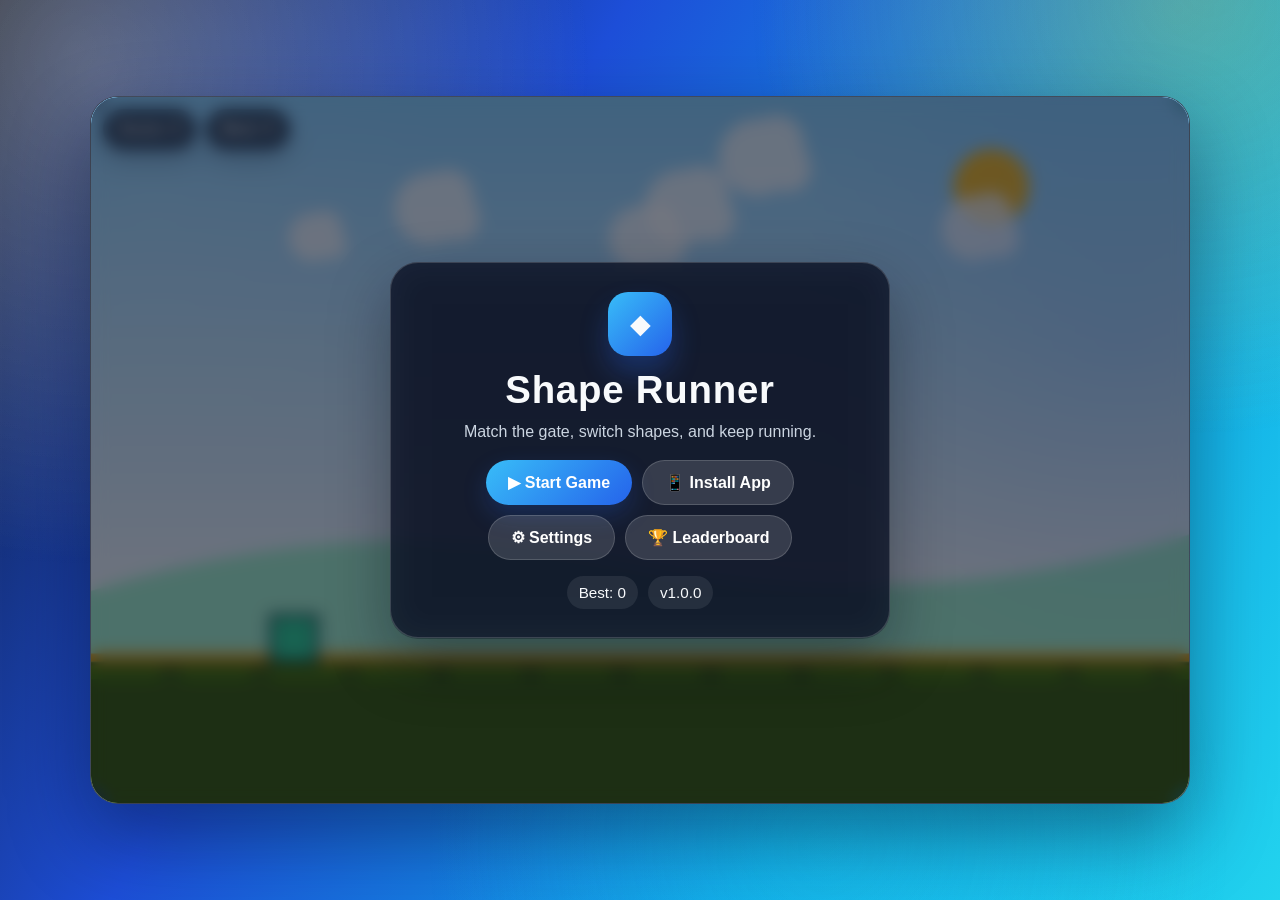
==== index.html @ cac06eef "push to github" ====
<!DOCTYPE html>
<html lang="en">
  <head>
    <meta charset="UTF-8" />
    <meta name="viewport" content="width=device-width, initial-scale=1.0, viewport-fit=cover" />
    <meta name="theme-color" content="#0f172a" />
    <meta name="apple-mobile-web-app-capable" content="yes" />
    <meta name="apple-mobile-web-app-status-bar-style" content="black-translucent" />
    <title>Shape Runner</title>
    <link rel="stylesheet" href="style.css" />
    <link rel="manifest" href="manifest.json" />
  </head>
  <body>
    <div id="rotateOverlay" class="rotate-overlay" role="dialog" aria-live="polite" aria-hidden="true">
      <div class="rotate-card">
        <div class="rotate-icon" aria-hidden="true">📱</div>
        <h2>Rotate Your Device</h2>
        <p>This game is best played in Landscape Mode.<br />Please rotate your phone.</p>
      </div>
    </div>

    <div class="game-shell">
      <canvas id="gameCanvas"></canvas>

      <div class="hud">
        <div class="hud-item">Score: <span id="scoreValue">0</span></div>
        <div class="hud-item">Best: <span id="bestValue">0</span></div>
      </div>

      <button id="pauseButton" class="control-button pause-button" aria-label="Pause game">⏸</button>

      <div class="touch-controls" aria-label="Touch controls">
        <button id="shapeButton" class="touch-button shape-button" aria-label="Change shape">
          <span id="shapeIcon" class="shape-icon">■</span>
          <span class="shape-label">Shape</span>
        </button>
        <button id="jumpButton" class="touch-button jump-button" aria-label="Jump">⬆</button>
      </div>

      <div id="overlay" class="overlay active">
        <div class="panel">
          <div class="logo-badge">◆</div>
          <h1 id="overlayTitle">Shape Runner</h1>
          <p id="overlayMessage">Match the gate, switch shapes, and keep running.</p>
          <div class="overlay-actions">
            <button id="primaryActionButton" class="primary-action">▶ Start Game</button>
            <button id="installButton" class="ghost-action">📱 Install App</button>
            <button id="settingsButton" class="ghost-action">⚙ Settings</button>
            <button id="leaderboardButton" class="ghost-action">🏆 Leaderboard</button>
            <button id="secondaryActionButton" class="secondary-button" style="display: none">Restart</button>
            <button id="tertiaryActionButton" class="secondary-button" style="display: none">Main Menu</button>
          </div>
          <div class="meta-row">
            <div class="meta-pill">Best: <span id="menuBestScore">0</span></div>
            <div class="meta-pill">v1.0.0</div>
          </div>
        </div>
      </div>
    </div>

    <script src="script.js"></script>
  </body>
</html>
---- style.css ----
:root {
  color-scheme: dark;
  font-family: "Segoe UI", Tahoma, Geneva, Verdana, sans-serif;
}

* {
  box-sizing: border-box;
}

body {
  margin: 0;
  min-height: 100svh;
  display: grid;
  place-items: center;
  background: linear-gradient(120deg, #0f172a 0%, #1d4ed8 35%, #0ea5e9 70%, #22d3ee 100%);
  color: #f8fafc;
  padding: env(safe-area-inset-top) env(safe-area-inset-right) env(safe-area-inset-bottom) env(safe-area-inset-left);
  overflow: hidden;
  font-family: "Segoe UI", Tahoma, Geneva, Verdana, sans-serif;
}

body::before,
body::after {
  content: "";
  position: fixed;
  inset: -20%;
  pointer-events: none;
  z-index: 0;
  background: radial-gradient(circle at 20% 20%, rgba(255,255,255,0.18), transparent 28%),
    radial-gradient(circle at 80% 15%, rgba(250,204,21,0.16), transparent 24%),
    radial-gradient(circle at 60% 80%, rgba(34,211,238,0.2), transparent 26%);
  animation: drift 16s ease-in-out infinite alternate;
}

body::after {
  animation-duration: 22s;
  transform: scale(1.05);
}

.game-shell {
  position: relative;
  width: min(100vw - 1.25rem, calc(100svh - 1.25rem) * 16 / 9);
  height: min(100svh - 1.25rem, calc(100vw - 1.25rem) * 9 / 16);
  max-width: min(1100px, 100vw);
  max-height: calc(100vh - 1.25rem);
  aspect-ratio: 16 / 9;
  border-radius: 28px;
  overflow: hidden;
  box-shadow: 0 32px 80px rgba(2, 8, 23, 0.42);
  border: 1px solid rgba(255, 255, 255, 0.2);
  display: flex;
  align-items: center;
  justify-content: center;
  background: linear-gradient(180deg, rgba(9,15,33,0.96), rgba(15,23,42,0.94));
  z-index: 1;
}

canvas {
  display: block;
  width: 100%;
  height: 100%;
  max-width: 100%;
  max-height: 100%;
  background: linear-gradient(180deg, #8bd3ff, #f9fbff 75%);
}

.game-shell::before {
  content: "";
  position: absolute;
  inset: -5%;
  background: radial-gradient(circle at 10% 20%, rgba(255,255,255,0.08), transparent 24%),
    radial-gradient(circle at 90% 35%, rgba(59,130,246,0.16), transparent 28%);
  pointer-events: none;
  animation: pulse 8s ease-in-out infinite;
}

.hud {
  position: absolute;
  top: max(12px, env(safe-area-inset-top));
  left: max(12px, env(safe-area-inset-left));
  display: flex;
  flex-wrap: wrap;
  gap: 10px;
  z-index: 5;
}

.hud-item {
  padding: 10px 14px;
  border-radius: 999px;
  background: rgba(15, 23, 42, 0.72);
  backdrop-filter: blur(10px);
  font-weight: 700;
  box-shadow: 0 10px 24px rgba(2, 6, 23, 0.22);
  border: 1px solid rgba(255,255,255,0.16);
}

.overlay {
  position: absolute;
  inset: 0;
  display: grid;
  place-items: center;
  padding: 24px;
  background: rgba(2, 6, 23, 0.55);
  backdrop-filter: blur(8px);
  opacity: 0;
  pointer-events: none;
  transition: opacity 0.28s ease;
  z-index: 20;
}

.overlay.active {
  opacity: 1;
  pointer-events: auto;
}

.panel {
  width: clamp(280px, 92vw, 500px);
  max-width: 100%;
  text-align: center;
  padding: clamp(1.25rem, 3vw, 1.8rem);
  border-radius: 28px;
  background: rgba(15, 23, 42, 0.78);
  backdrop-filter: blur(18px);
  box-shadow: 0 24px 60px rgba(2, 8, 23, 0.36);
  border: 1px solid rgba(255,255,255,0.16);
  animation: floatCard 5s ease-in-out infinite;
}

.logo-badge {
  width: 64px;
  height: 64px;
  border-radius: 20px;
  display: grid;
  place-items: center;
  margin: 0 auto 12px;
  font-size: 1.7rem;
  background: linear-gradient(135deg, #38bdf8, #2563eb);
  box-shadow: 0 16px 28px rgba(37,99,235,0.3);
}

.panel h1 {
  margin: 0 0 8px;
  font-size: clamp(2rem, 3vw, 2.6rem);
  letter-spacing: 0.02em;
}

.panel p {
  margin: 0 0 16px;
  color: #cbd5e1;
  line-height: 1.5;
}

.controls {
  display: grid;
  gap: 8px;
  margin: 18px 0 20px;
  color: #e2e8f0;
  font-weight: 600;
}

.overlay-actions {
  display: flex;
  flex-wrap: wrap;
  justify-content: center;
  gap: 10px;
}

.primary-action,
.ghost-action,
.secondary-button,
.control-button,
.touch-button {
  border: none;
  border-radius: 999px;
  cursor: pointer;
  font-weight: 700;
  color: white;
  background: linear-gradient(135deg, #38bdf8, #2563eb);
  box-shadow: 0 10px 24px rgba(37, 99, 235, 0.22);
  transition: transform 0.2s ease, box-shadow 0.2s ease, background 0.2s ease;
}

.primary-action:hover,
.ghost-action:hover,
.secondary-button:hover,
.control-button:hover,
.touch-button:hover {
  transform: translateY(-2px);
  box-shadow: 0 14px 28px rgba(37,99,235,0.26);
}

.primary-action:active,
.ghost-action:active,
.secondary-button:active,
.control-button:active,
.touch-button:active,
.primary-action.pressed,
.ghost-action.pressed,
.secondary-button.pressed,
.control-button.pressed,
.touch-button.pressed {
  transform: scale(0.97);
}

.ghost-action,
.secondary-button {
  background: rgba(255,255,255,0.14);
  box-shadow: none;
  border: 1px solid rgba(255,255,255,0.16);
}

.meta-row {
  display: flex;
  justify-content: center;
  gap: 10px;
  flex-wrap: wrap;
  margin-top: 16px;
}

.meta-pill {
  padding: 8px 12px;
  border-radius: 999px;
  background: rgba(255,255,255,0.08);
  color: #f8fafc;
  font-size: 0.95rem;
}

.rotate-overlay {
  position: fixed;
  top: 0;
  left: 0;
  width: 100vw;
  height: 100vh;
  z-index: 99999;
  display: flex;
  justify-content: center;
  align-items: center;
  flex-direction: column;
  background: rgba(0, 0, 0, 0.85);
  backdrop-filter: blur(8px);
  opacity: 0;
  pointer-events: none;
  transition: opacity 0.28s ease;
  padding: 24px;
  box-sizing: border-box;
  overflow: hidden;
}

.rotate-overlay.active {
  opacity: 1;
  pointer-events: auto;
}

.rotate-card {
  max-width: min(90vw, 430px);
  text-align: center;
  padding: clamp(1.25rem, 3vw, 2rem);
  border-radius: 24px;
  background: rgba(15, 23, 42, 0.9);
  box-shadow: 0 18px 42px rgba(2, 6, 23, 0.32);
  border: 1px solid rgba(255, 255, 255, 0.12);
  color: #f8fafc;
}

.rotate-icon {
  font-size: clamp(3rem, 7vw, 4.4rem);
  animation: rotateBob 1.2s ease-in-out infinite;
  margin-bottom: 0.5rem;
}

.rotate-card h2 {
  margin: 0 0 0.5rem;
  font-size: clamp(1.4rem, 3vw, 1.8rem);
}

.rotate-card p {
  margin: 0;
  color: #cbd5e1;
  line-height: 1.5;
}

.controls {
  display: grid;
  gap: 8px;
  margin: 18px 0 24px;
  color: #e2e8f0;
}

button {
  border: none;
  border-radius: 999px;
  padding: 12px 22px;
  cursor: pointer;
  font-size: 1rem;
  font-weight: 700;
  color: white;
  background: linear-gradient(135deg, #38bdf8, #2563eb);
  transition: transform 0.2s ease, box-shadow 0.2s ease;
  box-shadow: 0 10px 24px rgba(37, 99, 235, 0.3);
}

button:hover {
  transform: translateY(-2px);
}

.control-button,
.touch-button {
  border: none;
  border-radius: 999px;
  cursor: pointer;
  font-weight: 700;
  color: white;
  background: linear-gradient(135deg, rgba(56, 189, 248, 0.95), rgba(37, 99, 235, 0.95));
  backdrop-filter: blur(8px);
  box-shadow: 0 10px 24px rgba(2, 6, 23, 0.3);
  touch-action: manipulation;
  -webkit-tap-highlight-color: transparent;
  user-select: none;
}

.control-button:active,
.touch-button:active,
.control-button.pressed,
.touch-button.pressed {
  transform: scale(0.96);
  background: linear-gradient(135deg, #22d3ee, #2563eb);
}

.pause-button {
  position: absolute;
  top: max(12px, env(safe-area-inset-top));
  right: max(12px, env(safe-area-inset-right));
  width: 54px;
  height: 54px;
  z-index: 6;
}

.touch-controls {
  position: absolute;
  inset: auto 0 0 auto;
  display: flex;
  gap: 16px;
  padding: max(12px, env(safe-area-inset-bottom)) max(12px, env(safe-area-inset-right)) max(12px, env(safe-area-inset-left));
  z-index: 6;
  width: 100%;
  justify-content: space-between;
  pointer-events: none;
}

.touch-button {
  width: 86px;
  height: 86px;
  display: grid;
  place-items: center;
  font-size: 1.2rem;
  pointer-events: auto;
}

.shape-button {
  flex-direction: column;
  gap: 4px;
}

.shape-icon {
  font-size: 1.6rem;
}

.shape-label {
  font-size: 0.8rem;
  opacity: 0.9;
}

.jump-button {
  font-size: 1.7rem;
}

.overlay-actions {
  display: flex;
  flex-wrap: wrap;
  justify-content: center;
  gap: 10px;
}

.secondary-button {
  background: rgba(255, 255, 255, 0.14);
  box-shadow: none;
}

body.orientation-lock .touch-controls,
body.orientation-lock .pause-button {
  opacity: 0;
  pointer-events: none;
}

body.orientation-lock {
  overflow: hidden;
}

@keyframes rotateBob {
  0%,
  100% {
    transform: translateY(0) rotate(0deg);
  }
  50% {
    transform: translateY(-6px) rotate(-8deg);
  }
}

@media (max-width: 900px) {
  .game-shell {
    width: min(100vw - 0.75rem, calc(100svh - 0.75rem) * 16 / 9);
    height: min(100svh - 0.75rem, calc(100vw - 0.75rem) * 9 / 16);
    border-radius: 16px;
  }
}

@keyframes drift {
  from { transform: translate3d(-4%, -3%, 0) scale(1); }
  to { transform: translate3d(4%, 3%, 0) scale(1.04); }
}

@keyframes pulse {
  0%,
  100% { opacity: 0.7; transform: scale(1); }
  50% { opacity: 1; transform: scale(1.02); }
}

@keyframes floatCard {
  0%,
  100% { transform: translateY(0px); }
  50% { transform: translateY(-4px); }
}

@media (max-width: 720px) {
  .hud {
    flex-direction: column;
    gap: 8px;
  }

  .panel {
    padding: 24px 18px;
  }

  .touch-button {
    width: 76px;
    height: 76px;
  }

  .overlay-actions {
    flex-direction: column;
    align-items: stretch;
  }

  .primary-action,
  .ghost-action,
  .secondary-button {
    width: 100%;
  }
}

@media (orientation: portrait) and (max-width: 900px) {
  .touch-controls {
    padding-bottom: calc(max(12px, env(safe-area-inset-bottom)) + 4px);
  }
}
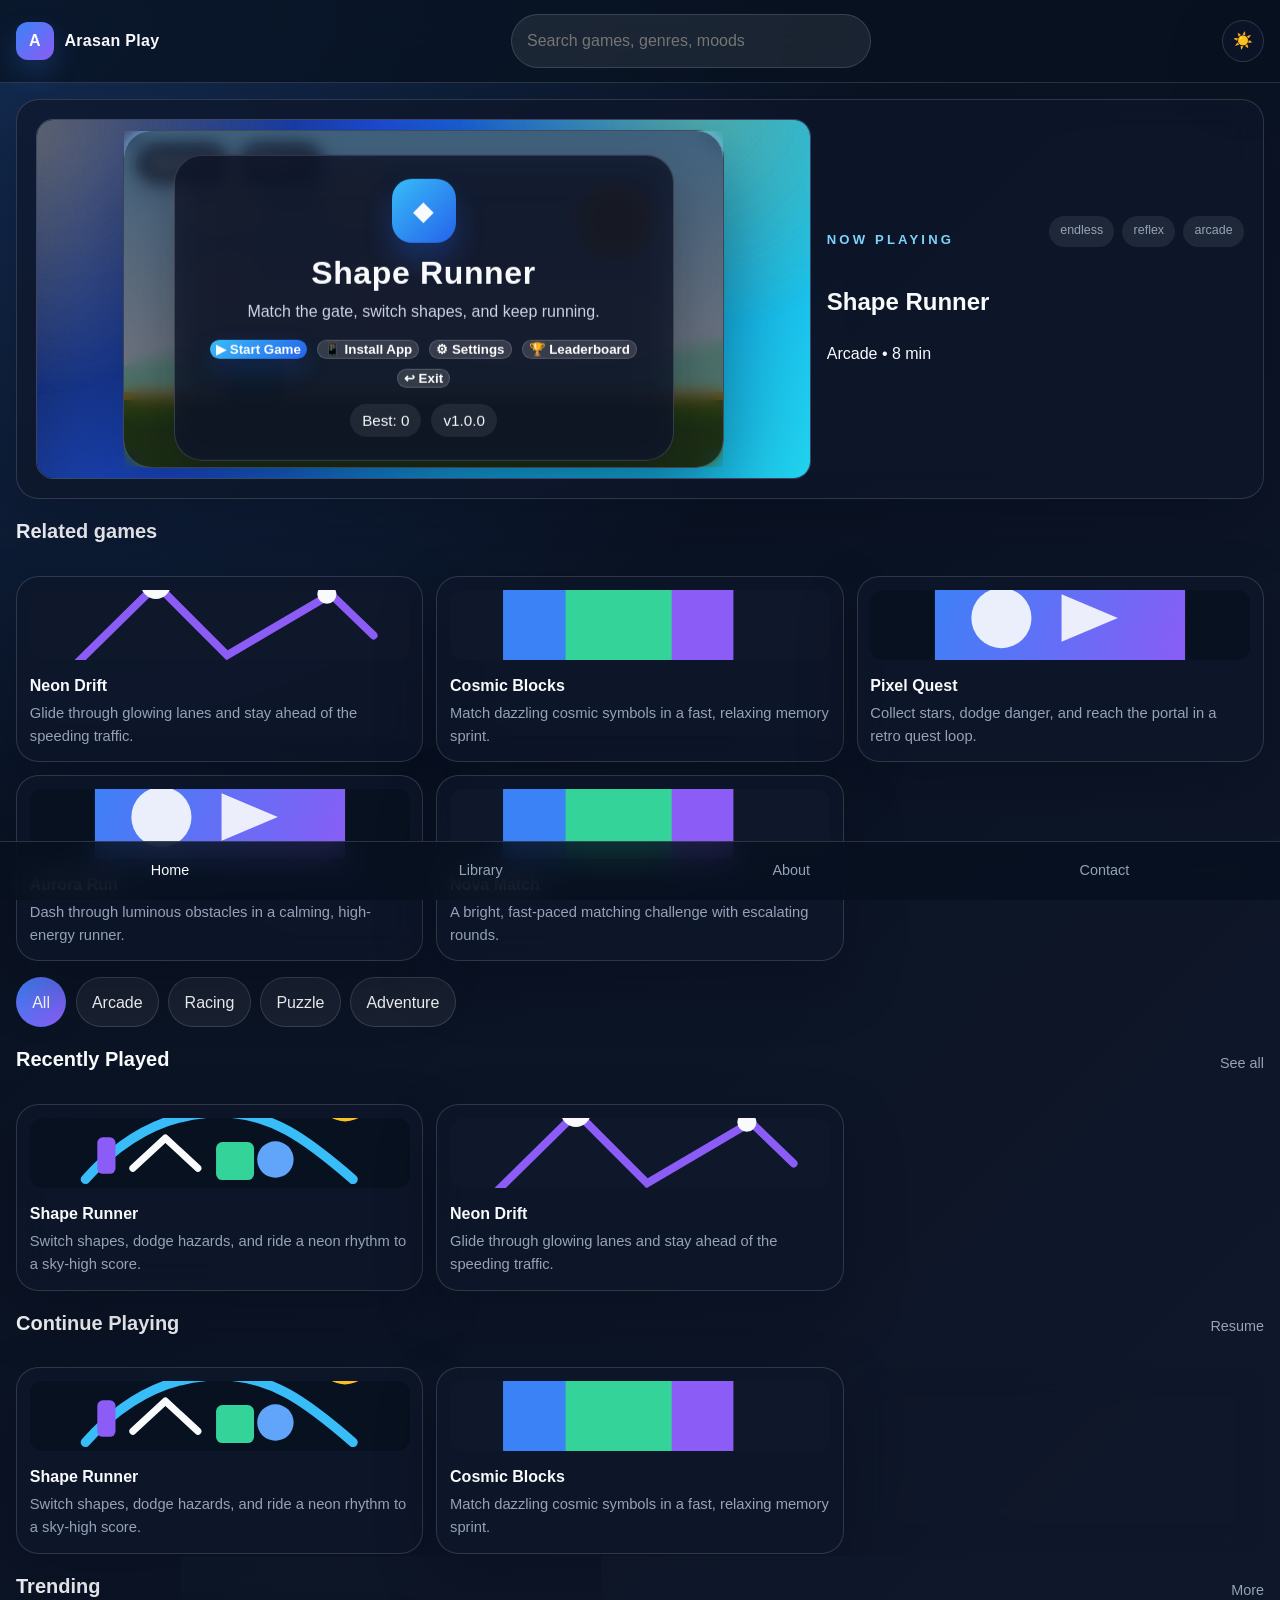
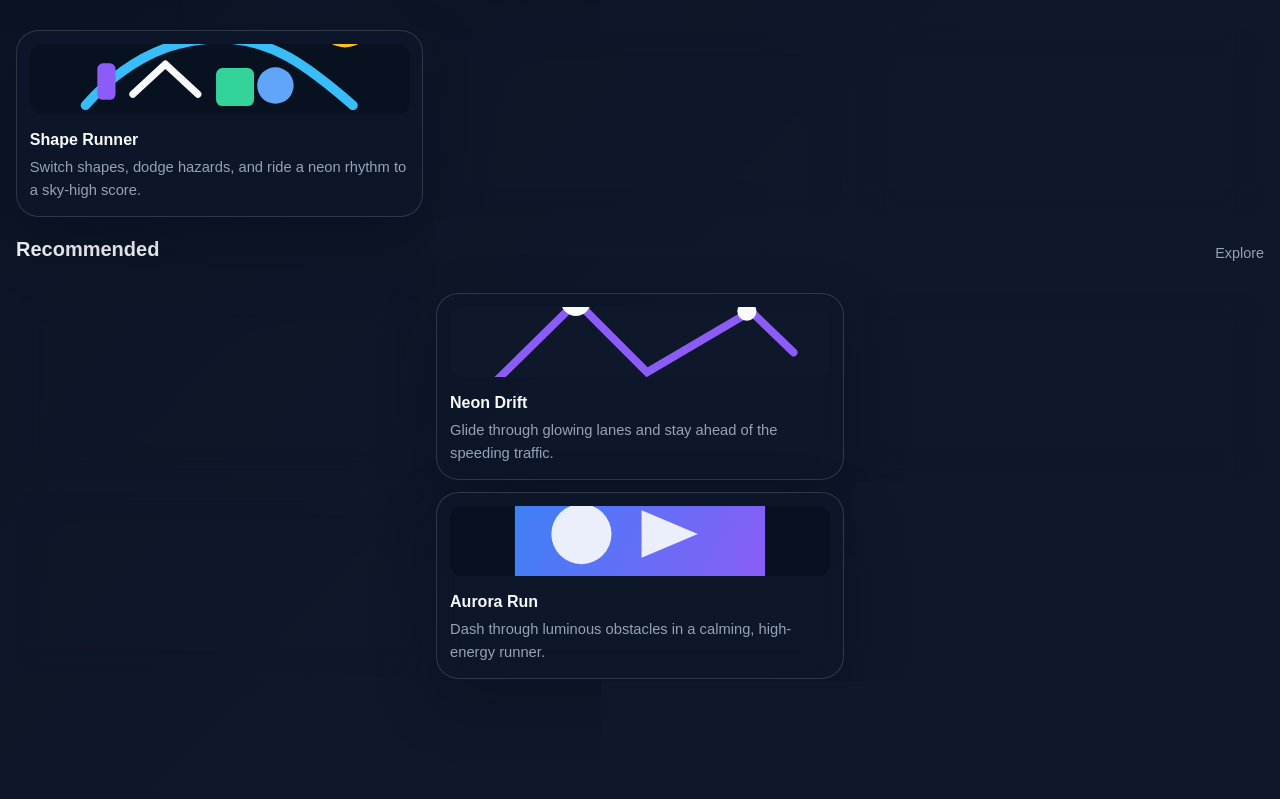
==== commit 461d1aa9: "add the home page" ====
--- a/index.html
+++ b/index.html
@@ -2,62 +2,117 @@
 <html lang="en">
   <head>
     <meta charset="UTF-8" />
-    <meta name="viewport" content="width=device-width, initial-scale=1.0, viewport-fit=cover" />
-    <meta name="theme-color" content="#0f172a" />
-    <meta name="apple-mobile-web-app-capable" content="yes" />
-    <meta name="apple-mobile-web-app-status-bar-style" content="black-translucent" />
-    <title>Shape Runner</title>
-    <link rel="stylesheet" href="style.css" />
+    <meta name="viewport" content="width=device-width, initial-scale=1.0" />
+    <meta name="description" content="A modern streaming-inspired browser game portal with instant play switching." />
+    <meta name="theme-color" content="#07111f" />
+    <title>Arasan Play</title>
     <link rel="manifest" href="manifest.json" />
+    <link rel="stylesheet" href="css/style.css" />
+    <link rel="stylesheet" href="css/responsive.css" />
   </head>
   <body>
-    <div id="rotateOverlay" class="rotate-overlay" role="dialog" aria-live="polite" aria-hidden="true">
-      <div class="rotate-card">
-        <div class="rotate-icon" aria-hidden="true">📱</div>
-        <h2>Rotate Your Device</h2>
-        <p>This game is best played in Landscape Mode.<br />Please rotate your phone.</p>
-      </div>
+    <div class="page-loader" aria-hidden="true">
+      <div class="loader-ring"></div>
     </div>
 
-    <div class="game-shell">
-      <canvas id="gameCanvas"></canvas>
+    <header class="site-header">
+      <a class="brand" href="index.html" aria-label="Arasan Play home">
+        <span class="brand-mark">A</span>
+        <span>Arasan Play</span>
+      </a>
 
-      <div class="hud">
-        <div class="hud-item">Score: <span id="scoreValue">0</span></div>
-        <div class="hud-item">Best: <span id="bestValue">0</span></div>
+      <div class="search-shell">
+        <input id="globalSearch" type="search" placeholder="Search games, genres, moods" aria-label="Search games" />
       </div>
 
-      <button id="pauseButton" class="control-button pause-button" aria-label="Pause game">⏸</button>
+      <div class="nav-actions">
+        <button class="theme-toggle" id="themeToggle" aria-label="Toggle color theme">☀️</button>
+      </div>
+    </header>
 
-      <div class="touch-controls" aria-label="Touch controls">
-        <button id="shapeButton" class="touch-button shape-button" aria-label="Change shape">
-          <span id="shapeIcon" class="shape-icon">■</span>
-          <span class="shape-label">Shape</span>
-        </button>
-        <button id="jumpButton" class="touch-button jump-button" aria-label="Jump">⬆</button>
-      </div>
+    <main class="feed-shell">
+      <section class="player-panel glass-card">
+        <div class="player-frame">
+          <div id="playerPlaceholder" class="player-placeholder">
+            <div class="placeholder-core">
+              <div class="placeholder-badge">Live</div>
+              <h1 id="playerTitle">Shape Runner</h1>
+              <p id="playerDescription">Switch shapes, dodge hazards, and ride a neon rhythm to a sky-high score.</p>
+              <div class="player-actions">
+                <button class="btn btn-primary" id="playNowBtn">Play now</button>
+                <button class="btn btn-secondary" id="nextGameBtn">Next</button>
+              </div>
+            </div>
+          </div>
+          <iframe id="gameFrame" title="Selected game" loading="lazy" src="games/shape-runner/play.html"></iframe>
+        </div>
+        <div class="player-meta">
+          <div>
+            <p class="eyebrow">Now playing</p>
+            <h2 id="playerMetaTitle">Shape Runner</h2>
+            <p id="playerMetaText">An endless arcade runner with smooth shape switching and fast reactions.</p>
+          </div>
+          <div class="pill-row" id="playerTags"></div>
+        </div>
+      </section>
 
-      <div id="overlay" class="overlay active">
-        <div class="panel">
-          <div class="logo-badge">◆</div>
-          <h1 id="overlayTitle">Shape Runner</h1>
-          <p id="overlayMessage">Match the gate, switch shapes, and keep running.</p>
-          <div class="overlay-actions">
-            <button id="primaryActionButton" class="primary-action">▶ Start Game</button>
-            <button id="installButton" class="ghost-action">📱 Install App</button>
-            <button id="settingsButton" class="ghost-action">⚙ Settings</button>
-            <button id="leaderboardButton" class="ghost-action">🏆 Leaderboard</button>
-            <button id="secondaryActionButton" class="secondary-button" style="display: none">Restart</button>
-            <button id="tertiaryActionButton" class="secondary-button" style="display: none">Main Menu</button>
-          </div>
-          <div class="meta-row">
-            <div class="meta-pill">Best: <span id="menuBestScore">0</span></div>
-            <div class="meta-pill">v1.0.0</div>
-          </div>
+      <section class="feed-section related-section" aria-labelledby="relatedTitle">
+        <div class="section-heading">
+          <h2 id="relatedTitle">Related games</h2>
         </div>
-      </div>
-    </div>
+        <div id="relatedList" class="game-list"></div>
+      </section>
 
-    <script src="script.js"></script>
+      <section class="chip-row" aria-label="Categories">
+        <button class="chip active" data-category="all">All</button>
+        <button class="chip" data-category="arcade">Arcade</button>
+        <button class="chip" data-category="racing">Racing</button>
+        <button class="chip" data-category="puzzle">Puzzle</button>
+        <button class="chip" data-category="adventure">Adventure</button>
+      </section>
+
+      <section class="feed-section" aria-labelledby="recentlyPlayedTitle">
+        <div class="section-heading">
+          <h2 id="recentlyPlayedTitle">Recently Played</h2>
+          <a href="#">See all</a>
+        </div>
+        <div id="recentlyPlayedList" class="game-list"></div>
+      </section>
+
+      <section class="feed-section" aria-labelledby="continuePlayingTitle">
+        <div class="section-heading">
+          <h2 id="continuePlayingTitle">Continue Playing</h2>
+          <a href="#">Resume</a>
+        </div>
+        <div id="continuePlayingList" class="game-list"></div>
+      </section>
+
+      <section class="feed-section" aria-labelledby="trendingTitle">
+        <div class="section-heading">
+          <h2 id="trendingTitle">Trending</h2>
+          <a href="#">More</a>
+        </div>
+        <div id="trendingList" class="game-list"></div>
+      </section>
+
+      <section class="feed-section" aria-labelledby="recommendedTitle">
+        <div class="section-heading">
+          <h2 id="recommendedTitle">Recommended</h2>
+          <a href="#">Explore</a>
+        </div>
+        <div id="recommendedList" class="game-list"></div>
+      </section>
+    </main>
+
+    <nav class="bottom-nav" aria-label="Mobile navigation">
+      <a href="#" class="active">Home</a>
+      <a href="games.html">Library</a>
+      <a href="about.html">About</a>
+      <a href="contact.html">Contact</a>
+    </nav>
+
+    <button class="scroll-top" id="scrollTop" aria-label="Scroll to top">↑</button>
+
+    <script src="app.js"></script>
   </body>
 </html>
--- a/css/style.css
+++ b/css/style.css
@@ -0,0 +1,802 @@
+:root {
+  color-scheme: dark;
+  --bg: #07111f;
+  --surface: rgba(15, 23, 42, 0.72);
+  --surface-strong: rgba(15, 23, 42, 0.95);
+  --text: #f8fafc;
+  --muted: #94a3b8;
+  --line: rgba(255, 255, 255, 0.14);
+  --accent: #3b82f6;
+  --accent-2: #8b5cf6;
+  --success: #34d399;
+  --shadow: 0 24px 60px rgba(2, 6, 23, 0.28);
+}
+
+:root[data-theme="light"] {
+  color-scheme: light;
+  --bg: #f2f6ff;
+  --surface: rgba(255, 255, 255, 0.8);
+  --surface-strong: rgba(255, 255, 255, 0.95);
+  --text: #0f172a;
+  --muted: #475569;
+  --line: rgba(15, 23, 42, 0.1);
+  --shadow: 0 22px 50px rgba(15, 23, 42, 0.14);
+}
+
+* {
+  box-sizing: border-box;
+}
+
+html {
+  scroll-behavior: smooth;
+}
+
+body {
+  margin: 0;
+  font-family: "Segoe UI", Tahoma, Geneva, Verdana, sans-serif;
+  line-height: 1.6;
+  background: radial-gradient(circle at top left, rgba(59, 130, 246, 0.24), transparent 32%), linear-gradient(135deg, var(--bg), #0f172a 72%);
+  color: var(--text);
+  min-height: 100svh;
+  padding-bottom: 4.5rem;
+}
+
+img {
+  display: block;
+  max-width: 100%;
+}
+
+a {
+  color: inherit;
+  text-decoration: none;
+}
+
+button,
+input,
+select,
+textarea {
+  font: inherit;
+}
+
+.page-loader {
+  position: fixed;
+  inset: 0;
+  display: grid;
+  place-items: center;
+  background: rgba(7, 17, 31, 0.95);
+  z-index: 120;
+  transition: opacity 0.3s ease, visibility 0.3s ease;
+}
+
+.page-loader.hidden {
+  opacity: 0;
+  visibility: hidden;
+  pointer-events: none;
+}
+
+.loader-ring {
+  width: 56px;
+  height: 56px;
+  border-radius: 50%;
+  border: 4px solid rgba(255, 255, 255, 0.16);
+  border-top-color: var(--accent);
+  animation: spin 0.8s linear infinite;
+}
+
+@keyframes spin {
+  to { transform: rotate(360deg); }
+}
+
+.site-header {
+  position: sticky;
+  top: 0;
+  z-index: 80;
+  display: flex;
+  align-items: center;
+  gap: 0.8rem;
+  justify-content: space-between;
+  padding: 0.9rem 1rem;
+  backdrop-filter: blur(18px);
+  background: rgba(7, 17, 31, 0.72);
+  border-bottom: 1px solid var(--line);
+}
+
+.brand {
+  display: inline-flex;
+  align-items: center;
+  gap: 0.65rem;
+  font-weight: 700;
+  letter-spacing: 0.02em;
+}
+
+.brand-mark {
+  width: 38px;
+  height: 38px;
+  border-radius: 12px;
+  display: grid;
+  place-items: center;
+  background: linear-gradient(135deg, var(--accent), var(--accent-2));
+  box-shadow: 0 12px 28px rgba(59, 130, 246, 0.24);
+}
+
+.search-shell {
+  flex: 1;
+  max-width: 360px;
+}
+
+.search-shell input {
+  width: 100%;
+  border: 1px solid var(--line);
+  border-radius: 999px;
+  background: rgba(255, 255, 255, 0.08);
+  color: var(--text);
+  padding: 0.8rem 0.95rem;
+  outline: none;
+}
+
+.site-nav {
+  display: flex;
+  gap: 1rem;
+  align-items: center;
+}
+
+.site-nav a {
+  color: var(--muted);
+  transition: color 0.2s ease;
+}
+
+.site-nav a:hover,
+.site-nav a.active {
+  color: var(--text);
+}
+
+.nav-actions {
+  display: flex;
+  align-items: center;
+  gap: 0.75rem;
+}
+
+.menu-toggle,
+.theme-toggle {
+  border: 0;
+  cursor: pointer;
+  color: var(--text);
+  background: var(--surface);
+  border: 1px solid var(--line);
+  border-radius: 999px;
+  width: 42px;
+  height: 42px;
+  display: grid;
+  place-items: center;
+  box-shadow: var(--shadow);
+}
+
+.menu-toggle {
+  display: flex;
+  flex-direction: column;
+  gap: 4px;
+  padding: 0.6rem;
+}
+
+.menu-toggle span {
+  width: 18px;
+  height: 2px;
+  background: var(--text);
+  border-radius: 999px;
+}
+
+main {
+  width: min(1180px, calc(100% - 1.2rem));
+  margin: 0 auto;
+  padding: 1rem 0 3rem;
+}
+
+.feed-shell {
+  display: grid;
+  gap: 1rem;
+}
+
+.glass-card {
+  background: var(--surface);
+  border: 1px solid var(--line);
+  border-radius: 1.25rem;
+  box-shadow: var(--shadow);
+  backdrop-filter: blur(18px);
+}
+
+.player-panel {
+  padding: 1rem;
+  display: grid;
+  gap: 1rem;
+}
+
+.player-frame {
+  position: relative;
+  border-radius: 1.1rem;
+  overflow: hidden;
+  min-height: 280px;
+  background: linear-gradient(135deg, rgba(59, 130, 246, 0.2), rgba(139, 92, 246, 0.15));
+  border: 1px solid var(--line);
+}
+
+#gameFrame {
+  position: absolute;
+  inset: 0;
+  width: 100%;
+  height: 100%;
+  border: 0;
+  display: none;
+  background: #020617;
+}
+
+.player-placeholder {
+  min-height: 280px;
+  display: grid;
+  place-items: center;
+  padding: 1.2rem;
+  text-align: center;
+}
+
+.placeholder-core {
+  max-width: 560px;
+}
+
+.placeholder-badge {
+  display: inline-flex;
+  padding: 0.35rem 0.7rem;
+  border-radius: 999px;
+  background: rgba(255, 255, 255, 0.1);
+  color: #7dd3fc;
+  font-size: 0.8rem;
+  margin-bottom: 0.6rem;
+}
+
+.player-actions {
+  display: flex;
+  flex-wrap: wrap;
+  justify-content: center;
+  gap: 0.7rem;
+  margin-top: 1rem;
+}
+
+.player-meta {
+  display: flex;
+  align-items: flex-start;
+  justify-content: space-between;
+  gap: 1rem;
+}
+
+.pill-row {
+  display: flex;
+  flex-wrap: wrap;
+  gap: 0.5rem;
+}
+
+.pill-row .pill {
+  border-radius: 999px;
+  background: rgba(255, 255, 255, 0.08);
+  padding: 0.35rem 0.7rem;
+  font-size: 0.78rem;
+  color: var(--muted);
+}
+
+.chip-row {
+  display: flex;
+  flex-wrap: wrap;
+  gap: 0.6rem;
+}
+
+.chip {
+  border: 1px solid var(--line);
+  background: rgba(255, 255, 255, 0.06);
+  color: var(--text);
+  padding: 0.7rem 0.95rem;
+  border-radius: 999px;
+  cursor: pointer;
+}
+
+.chip.active {
+  background: linear-gradient(135deg, var(--accent), var(--accent-2));
+  color: #fff;
+  border-color: transparent;
+}
+
+.feed-section {
+  display: grid;
+  gap: 0.8rem;
+}
+
+.section-heading {
+  display: flex;
+  align-items: center;
+  justify-content: space-between;
+  gap: 1rem;
+  margin-bottom: 0.2rem;
+}
+
+.section-heading a {
+  color: var(--muted);
+  font-size: 0.9rem;
+}
+
+.game-list {
+  display: grid;
+  gap: 0.8rem;
+}
+
+.game-card {
+  background: var(--surface);
+  border: 1px solid var(--line);
+  border-radius: 1rem;
+  padding: 0.8rem;
+  display: grid;
+  grid-template-columns: 90px 1fr;
+  gap: 0.8rem;
+  align-items: center;
+  box-shadow: var(--shadow);
+  backdrop-filter: blur(16px);
+  cursor: pointer;
+  transition: transform 0.2s ease, background 0.2s ease;
+}
+
+.game-card:hover {
+  transform: translateY(-2px);
+  background: rgba(255, 255, 255, 0.08);
+}
+
+.game-card img {
+  width: 90px;
+  height: 70px;
+  object-fit: cover;
+  border-radius: 0.8rem;
+}
+
+.game-card strong {
+  display: block;
+  margin-bottom: 0.2rem;
+}
+
+.game-card p {
+  margin: 0;
+  color: var(--muted);
+  font-size: 0.92rem;
+}
+
+.skeleton-card {
+  height: 92px;
+  border-radius: 1rem;
+  background: linear-gradient(90deg, rgba(255, 255, 255, 0.06), rgba(255, 255, 255, 0.14), rgba(255, 255, 255, 0.06));
+  background-size: 200% 100%;
+  animation: shimmer 1.2s infinite linear;
+}
+
+@keyframes shimmer {
+  from { background-position: 200% 0; }
+  to { background-position: -200% 0; }
+}
+
+.empty-state {
+  color: var(--muted);
+  padding: 0.8rem 0;
+}
+
+.bottom-nav {
+  position: fixed;
+  left: 0;
+  right: 0;
+  bottom: 0;
+  display: flex;
+  justify-content: space-around;
+  padding: 0.8rem 1rem calc(0.8rem + env(safe-area-inset-bottom));
+  background: rgba(7, 17, 31, 0.82);
+  backdrop-filter: blur(16px);
+  border-top: 1px solid var(--line);
+  z-index: 90;
+}
+
+.bottom-nav a {
+  color: var(--muted);
+  padding: 0.3rem 0.5rem;
+  font-size: 0.9rem;
+}
+
+.bottom-nav a.active {
+  color: var(--text);
+}
+
+.hero-grid {
+  display: grid;
+  gap: 1.25rem;
+  margin-top: 1rem;
+}
+
+.glass-card,
+.hero-card,
+.section-card,
+.game-card,
+.about-card,
+.contact-card,
+.form-card {
+  background: var(--surface);
+  border: 1px solid var(--line);
+  border-radius: 1.4rem;
+  box-shadow: var(--shadow);
+  backdrop-filter: blur(16px);
+}
+
+.hero-card,
+.section-card {
+  padding: 1.2rem;
+}
+
+.hero-copy {
+  padding: 1.5rem 0 1rem;
+}
+
+.eyebrow {
+  display: inline-flex;
+  align-items: center;
+  gap: 0.45rem;
+  text-transform: uppercase;
+  letter-spacing: 0.24em;
+  color: #7dd3fc;
+  font-size: 0.82rem;
+  font-weight: 700;
+}
+
+.hero-copy h1,
+.page-hero-copy h1 {
+  font-size: clamp(2rem, 4vw, 3.2rem);
+  line-height: 1.1;
+  margin: 0.4rem 0 0.8rem;
+}
+
+.hero-copy p,
+.page-hero-copy p,
+.section-heading p,
+.game-card p,
+.about-card p,
+.contact-card p,
+.form-card label span,
+.form-card textarea,
+.form-card input {
+  color: var(--muted);
+}
+
+.hero-actions,
+.stats-row {
+  display: flex;
+  flex-wrap: wrap;
+  gap: 0.85rem;
+  margin-top: 1rem;
+}
+
+.btn {
+  display: inline-flex;
+  align-items: center;
+  justify-content: center;
+  gap: 0.4rem;
+  border-radius: 999px;
+  padding: 0.78rem 1.1rem;
+  border: none;
+  cursor: pointer;
+  transition: transform 0.2s ease, box-shadow 0.2s ease;
+}
+
+.btn:hover {
+  transform: translateY(-2px);
+}
+
+.btn-primary {
+  background: linear-gradient(135deg, var(--accent), var(--accent-2));
+  color: white;
+  box-shadow: 0 16px 32px rgba(59, 130, 246, 0.25);
+}
+
+.btn-secondary {
+  background: rgba(255, 255, 255, 0.09);
+  color: var(--text);
+  border: 1px solid var(--line);
+}
+
+.search-form {
+  display: flex;
+  flex-wrap: wrap;
+  gap: 0.75rem;
+  margin-top: 1.2rem;
+}
+
+.search-form input {
+  flex: 1;
+  min-width: 220px;
+  padding: 0.9rem 1rem;
+  border-radius: 999px;
+  border: 1px solid var(--line);
+  background: var(--surface-strong);
+  color: var(--text);
+}
+
+.hero-card .hero-stats {
+  display: grid;
+  gap: 0.9rem;
+  margin-top: 1rem;
+}
+
+.stat-box {
+  padding: 0.9rem 1rem;
+  border-radius: 1rem;
+  background: rgba(255, 255, 255, 0.06);
+  border: 1px solid var(--line);
+}
+
+.section-block {
+  margin-top: 2rem;
+}
+
+.section-heading {
+  display: flex;
+  align-items: end;
+  justify-content: space-between;
+  gap: 1rem;
+  margin-bottom: 1rem;
+}
+
+.section-heading h2 {
+  margin: 0;
+  font-size: 1.25rem;
+}
+
+.games-grid {
+  display: grid;
+  gap: 1rem;
+}
+
+.game-card {
+  overflow: hidden;
+  display: flex;
+  flex-direction: column;
+}
+
+.game-card img {
+  width: 100%;
+  aspect-ratio: 16 / 10;
+  object-fit: cover;
+}
+
+.game-card-body {
+  padding: 1rem;
+  display: grid;
+  gap: 0.75rem;
+}
+
+.game-card h3,
+.about-card h2,
+.contact-card h2,
+.form-card h2 {
+  margin: 0;
+  font-size: 1.1rem;
+}
+
+.game-card-meta {
+  display: flex;
+  flex-wrap: wrap;
+  gap: 0.45rem;
+}
+
+.pill {
+  display: inline-flex;
+  align-items: center;
+  border-radius: 999px;
+  padding: 0.35rem 0.7rem;
+  background: rgba(255, 255, 255, 0.08);
+  color: var(--muted);
+  font-size: 0.8rem;
+}
+
+.pill.accent {
+  color: #fef3c7;
+  background: rgba(245, 158, 11, 0.16);
+}
+
+.categories-grid {
+  display: grid;
+  gap: 1rem;
+  grid-template-columns: repeat(auto-fit, minmax(180px, 1fr));
+}
+
+.category-card {
+  padding: 1rem;
+  border-radius: 1rem;
+  background: rgba(255, 255, 255, 0.06);
+  border: 1px solid var(--line);
+  min-height: 120px;
+}
+
+.category-card h3 {
+  margin: 0 0 0.35rem;
+}
+
+.page-hero {
+  margin: 1rem 0 2rem;
+  padding: 1.3rem;
+  border-radius: 1.6rem;
+  background: linear-gradient(135deg, rgba(59, 130, 246, 0.28), rgba(139, 92, 246, 0.2));
+  border: 1px solid var(--line);
+}
+
+.compact-hero {
+  padding: 1.6rem;
+}
+
+.catalog-shell,
+.about-grid,
+.contact-layout {
+  display: grid;
+  gap: 1rem;
+}
+
+.catalog-toolbar {
+  display: flex;
+  flex-wrap: wrap;
+  gap: 0.9rem;
+  justify-content: space-between;
+  align-items: center;
+  padding: 0.8rem 0 1rem;
+}
+
+.search-field,
+.filter-field {
+  display: flex;
+  align-items: center;
+  gap: 0.6rem;
+  padding: 0.8rem 1rem;
+  border-radius: 999px;
+  background: var(--surface);
+  border: 1px solid var(--line);
+}
+
+.search-field input,
+.filter-field select {
+  border: none;
+  outline: none;
+  background: transparent;
+  color: var(--text);
+}
+
+.sr-only {
+  position: absolute;
+  width: 1px;
+  height: 1px;
+  padding: 0;
+  margin: -1px;
+  overflow: hidden;
+  clip: rect(0, 0, 0, 0);
+  white-space: nowrap;
+  border: 0;
+}
+
+.about-grid {
+  grid-template-columns: repeat(auto-fit, minmax(220px, 1fr));
+}
+
+.about-card,
+.contact-card,
+.form-card {
+  padding: 1.2rem;
+}
+
+.contact-list {
+  list-style: none;
+  padding: 0;
+  margin: 0.8rem 0 0;
+  display: grid;
+  gap: 0.6rem;
+}
+
+.form-card {
+  display: grid;
+  gap: 0.9rem;
+}
+
+.form-card label {
+  display: grid;
+  gap: 0.4rem;
+}
+
+.form-card input,
+.form-card textarea {
+  padding: 0.85rem 0.95rem;
+  border-radius: 0.95rem;
+  border: 1px solid var(--line);
+  background: rgba(255, 255, 255, 0.06);
+  color: var(--text);
+}
+
+.site-footer {
+  display: flex;
+  justify-content: space-between;
+  align-items: center;
+  gap: 1rem;
+  padding: 1.5rem 1rem 2rem;
+  color: var(--muted);
+  width: min(1180px, calc(100% - 2rem));
+  margin: 0 auto;
+}
+
+.footer-links {
+  display: flex;
+  gap: 1rem;
+}
+
+.scroll-top {
+  position: fixed;
+  right: 1rem;
+  bottom: 5.2rem;
+  width: 46px;
+  height: 46px;
+  border-radius: 50%;
+  border: 1px solid var(--line);
+  background: var(--surface);
+  color: var(--text);
+  display: grid;
+  place-items: center;
+  opacity: 0;
+  transform: translateY(12px);
+  pointer-events: none;
+  transition: 0.2s ease;
+  z-index: 70;
+}
+
+.scroll-top.visible {
+  opacity: 1;
+  transform: translateY(0);
+  pointer-events: auto;
+}
+
+.game-detail-shell {
+  display: grid;
+  gap: 1rem;
+  margin-top: 1rem;
+}
+
+.detail-banner {
+  overflow: hidden;
+  border-radius: 1.5rem;
+  border: 1px solid var(--line);
+  background: linear-gradient(135deg, rgba(59, 130, 246, 0.24), rgba(139, 92, 246, 0.2));
+}
+
+.detail-banner img {
+  width: 100%;
+  aspect-ratio: 16 / 7;
+  object-fit: cover;
+}
+
+.detail-grid {
+  display: grid;
+  gap: 1rem;
+}
+
+.detail-list {
+  display: grid;
+  gap: 0.75rem;
+  list-style: none;
+  padding: 0;
+  margin: 0.75rem 0 0;
+}
+
+.detail-list li {
+  padding: 0.7rem 0.8rem;
+  border-radius: 0.9rem;
+  background: rgba(255, 255, 255, 0.06);
+  border: 1px solid var(--line);
+}
+
+@media (prefers-reduced-motion: reduce) {
+  *, *::before, *::after {
+    animation-duration: 0.01ms !important;
+    animation-iteration-count: 1 !important;
+    transition-duration: 0.01ms !important;
+    scroll-behavior: auto !important;
+  }
+}
--- a/css/responsive.css
+++ b/css/responsive.css
@@ -0,0 +1,24 @@
+:root {
+  color-scheme: dark;
+}
+
+@media (min-width: 768px) {
+  .player-panel { padding: 1.2rem; }
+  .game-list { grid-template-columns: repeat(2, minmax(0, 1fr)); }
+  .player-frame { min-height: 360px; }
+  .player-placeholder { min-height: 360px; }
+}
+
+@media (min-width: 1024px) {
+  .feed-shell { width: min(1280px, calc(100% - 2rem)); }
+  .player-panel { grid-template-columns: 1.3fr 0.7fr; align-items: center; }
+  .game-list { grid-template-columns: repeat(3, minmax(0, 1fr)); }
+}
+
+@media (max-width: 767px) {
+  .site-header { flex-wrap: wrap; }
+  .search-shell { order: 3; max-width: none; width: 100%; }
+  .player-meta { flex-direction: column; }
+  .game-card { grid-template-columns: 1fr; }
+  .game-card img { width: 100%; height: 120px; }
+}
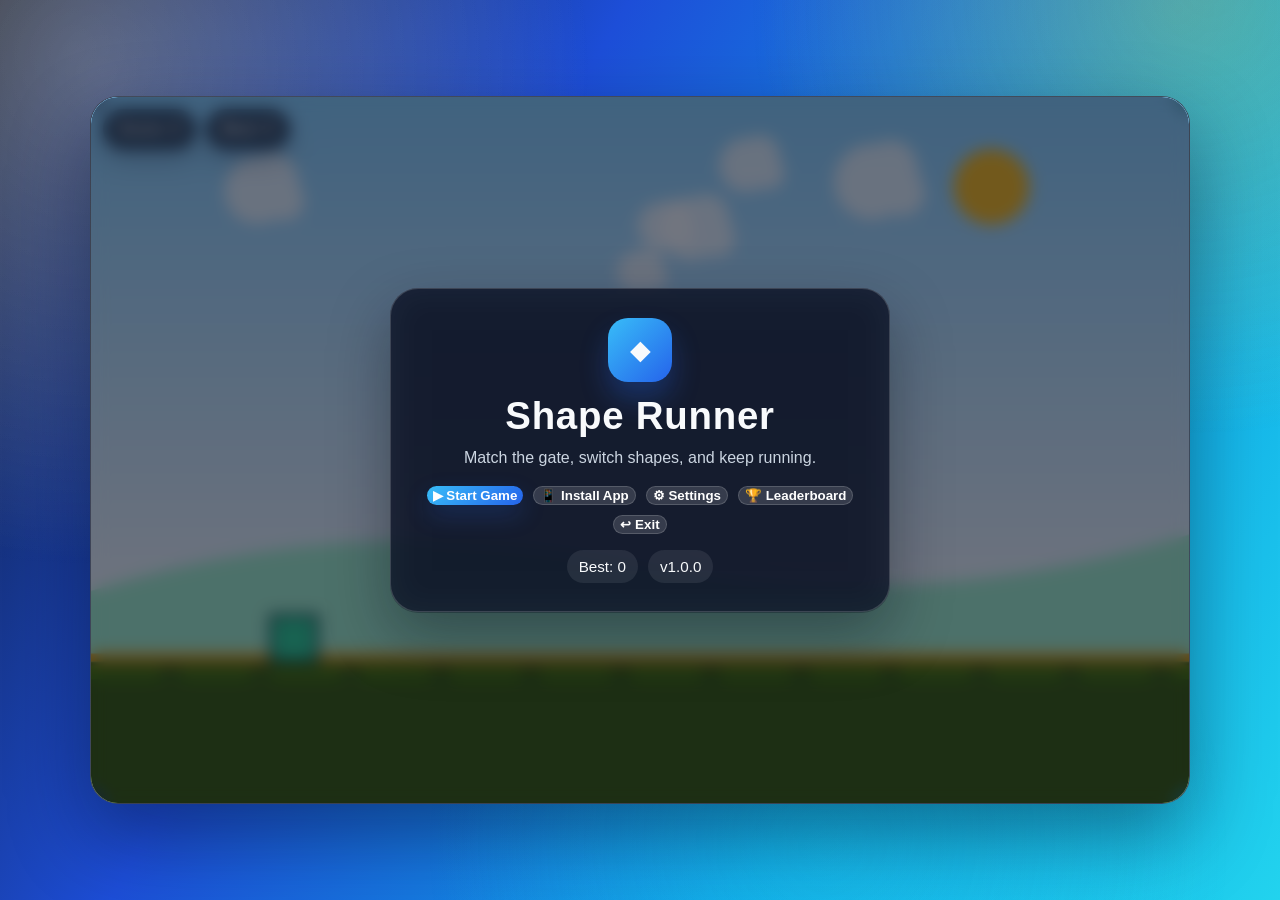
==== commit 4fcb31fb: "check" ====
--- a/index.html
+++ b/index.html
@@ -2,117 +2,64 @@
 <html lang="en">
   <head>
     <meta charset="UTF-8" />
-    <meta name="viewport" content="width=device-width, initial-scale=1.0" />
-    <meta name="description" content="A modern streaming-inspired browser game portal with instant play switching." />
-    <meta name="theme-color" content="#07111f" />
-    <title>Arasan Play</title>
-    <link rel="manifest" href="manifest.json" />
-    <link rel="stylesheet" href="css/style.css" />
-    <link rel="stylesheet" href="css/responsive.css" />
+    <meta name="viewport" content="width=device-width, initial-scale=1.0, viewport-fit=cover" />
+    <meta name="theme-color" content="#0f172a" />
+    <meta name="apple-mobile-web-app-capable" content="yes" />
+    <meta name="apple-mobile-web-app-status-bar-style" content="black-translucent" />
+    <title>Shape Runner</title>
+    <link rel="stylesheet" href="style.css" />
+
   </head>
   <body>
-    <div class="page-loader" aria-hidden="true">
-      <div class="loader-ring"></div>
+    <div id="rotateOverlay" class="rotate-overlay" role="dialog" aria-live="polite" aria-hidden="true">
+      <div class="rotate-card">
+        <div class="rotate-icon" aria-hidden="true">📱</div>
+        <h2>Rotate Your Device</h2>
+        <p>This game is best played in Landscape Mode.<br />Please rotate your phone.</p>
+      </div>
     </div>
 
-    <header class="site-header">
-      <a class="brand" href="index.html" aria-label="Arasan Play home">
-        <span class="brand-mark">A</span>
-        <span>Arasan Play</span>
-      </a>
+    <div class="game-shell">
+      <canvas id="gameCanvas"></canvas>
 
-      <div class="search-shell">
-        <input id="globalSearch" type="search" placeholder="Search games, genres, moods" aria-label="Search games" />
+      <div class="hud">
+        <div class="hud-item">Score: <span id="scoreValue">0</span></div>
+        <div class="hud-item">Best: <span id="bestValue">0</span></div>
       </div>
 
-      <div class="nav-actions">
-        <button class="theme-toggle" id="themeToggle" aria-label="Toggle color theme">☀️</button>
+      <button id="pauseButton" class="control-button pause-button" aria-label="Pause game">⏸</button>
+      <button id="exitButton" class="control-button exit-button" aria-label="Exit game">✕ Exit</button>
+
+      <div class="touch-controls" aria-label="Touch controls">
+        <button id="shapeButton" class="touch-button shape-button" aria-label="Change shape">
+          <span id="shapeIcon" class="shape-icon">■</span>
+          <span class="shape-label">Shape</span>
+        </button>
+        <button id="jumpButton" class="touch-button jump-button" aria-label="Jump">⬆</button>
       </div>
-    </header>
 
-    <main class="feed-shell">
-      <section class="player-panel glass-card">
-        <div class="player-frame">
-          <div id="playerPlaceholder" class="player-placeholder">
-            <div class="placeholder-core">
-              <div class="placeholder-badge">Live</div>
-              <h1 id="playerTitle">Shape Runner</h1>
-              <p id="playerDescription">Switch shapes, dodge hazards, and ride a neon rhythm to a sky-high score.</p>
-              <div class="player-actions">
-                <button class="btn btn-primary" id="playNowBtn">Play now</button>
-                <button class="btn btn-secondary" id="nextGameBtn">Next</button>
-              </div>
-            </div>
+      <div id="overlay" class="overlay active">
+        <div class="panel">
+          <div class="logo-badge">◆</div>
+          <h1 id="overlayTitle">Shape Runner</h1>
+          <p id="overlayMessage">Match the gate, switch shapes, and keep running.</p>
+          <div class="overlay-actions">
+            <button id="primaryActionButton" class="primary-action">▶ Start Game</button>
+            <button id="installButton" class="ghost-action">📱 Install App</button>
+            <button id="settingsButton" class="ghost-action">⚙ Settings</button>
+            <button id="leaderboardButton" class="ghost-action">🏆 Leaderboard</button>
+            <button id="exitOverlayButton" class="ghost-action">↩ Exit</button>
+            <button id="secondaryActionButton" class="secondary-button" style="display: none">Restart</button>
+            <button id="tertiaryActionButton" class="secondary-button" style="display: none">Main Menu</button>
           </div>
-          <iframe id="gameFrame" title="Selected game" loading="lazy" src="games/shape-runner/play.html"></iframe>
+          <div class="meta-row">
+            <div class="meta-pill">Best: <span id="menuBestScore">0</span></div>
+            <div class="meta-pill">v1.0.0</div>
+          </div>
         </div>
-        <div class="player-meta">
-          <div>
-            <p class="eyebrow">Now playing</p>
-            <h2 id="playerMetaTitle">Shape Runner</h2>
-            <p id="playerMetaText">An endless arcade runner with smooth shape switching and fast reactions.</p>
-          </div>
-          <div class="pill-row" id="playerTags"></div>
-        </div>
-      </section>
+      </div>
+    </div>
 
-      <section class="feed-section related-section" aria-labelledby="relatedTitle">
-        <div class="section-heading">
-          <h2 id="relatedTitle">Related games</h2>
-        </div>
-        <div id="relatedList" class="game-list"></div>
-      </section>
-
-      <section class="chip-row" aria-label="Categories">
-        <button class="chip active" data-category="all">All</button>
-        <button class="chip" data-category="arcade">Arcade</button>
-        <button class="chip" data-category="racing">Racing</button>
-        <button class="chip" data-category="puzzle">Puzzle</button>
-        <button class="chip" data-category="adventure">Adventure</button>
-      </section>
-
-      <section class="feed-section" aria-labelledby="recentlyPlayedTitle">
-        <div class="section-heading">
-          <h2 id="recentlyPlayedTitle">Recently Played</h2>
-          <a href="#">See all</a>
-        </div>
-        <div id="recentlyPlayedList" class="game-list"></div>
-      </section>
-
-      <section class="feed-section" aria-labelledby="continuePlayingTitle">
-        <div class="section-heading">
-          <h2 id="continuePlayingTitle">Continue Playing</h2>
-          <a href="#">Resume</a>
-        </div>
-        <div id="continuePlayingList" class="game-list"></div>
-      </section>
-
-      <section class="feed-section" aria-labelledby="trendingTitle">
-        <div class="section-heading">
-          <h2 id="trendingTitle">Trending</h2>
-          <a href="#">More</a>
-        </div>
-        <div id="trendingList" class="game-list"></div>
-      </section>
-
-      <section class="feed-section" aria-labelledby="recommendedTitle">
-        <div class="section-heading">
-          <h2 id="recommendedTitle">Recommended</h2>
-          <a href="#">Explore</a>
-        </div>
-        <div id="recommendedList" class="game-list"></div>
-      </section>
-    </main>
-
-    <nav class="bottom-nav" aria-label="Mobile navigation">
-      <a href="#" class="active">Home</a>
-      <a href="games.html">Library</a>
-      <a href="about.html">About</a>
-      <a href="contact.html">Contact</a>
-    </nav>
-
-    <button class="scroll-top" id="scrollTop" aria-label="Scroll to top">↑</button>
-
-    <script src="app.js"></script>
+    <script src="script.js"></script>
   </body>
 </html>
--- a/style.css
+++ b/style.css
@@ -0,0 +1,305 @@
+:root {
+  color-scheme: dark;
+  font-family: "Segoe UI", Tahoma, Geneva, Verdana, sans-serif;
+}
+
+* {
+  box-sizing: border-box;
+}
+
+body {
+  margin: 0;
+  min-height: 100svh;
+  display: grid;
+  place-items: center;
+  background: linear-gradient(120deg, #0f172a 0%, #1d4ed8 35%, #0ea5e9 70%, #22d3ee 100%);
+  color: #f8fafc;
+  padding: env(safe-area-inset-top) env(safe-area-inset-right) env(safe-area-inset-bottom) env(safe-area-inset-left);
+  overflow: hidden;
+}
+
+body::before,
+body::after {
+  content: "";
+  position: fixed;
+  inset: -20%;
+  pointer-events: none;
+  z-index: 0;
+  background: radial-gradient(circle at 20% 20%, rgba(255,255,255,0.18), transparent 28%),
+    radial-gradient(circle at 80% 15%, rgba(250,204,21,0.16), transparent 24%),
+    radial-gradient(circle at 60% 80%, rgba(34,211,238,0.2), transparent 26%);
+  animation: drift 16s ease-in-out infinite alternate;
+}
+
+body::after {
+  animation-duration: 22s;
+  transform: scale(1.05);
+}
+
+.game-shell {
+  position: relative;
+  width: min(100vw - 1.25rem, calc(100svh - 1.25rem) * 16 / 9);
+  height: min(100svh - 1.25rem, calc(100vw - 1.25rem) * 9 / 16);
+  max-width: min(1100px, 100vw);
+  max-height: calc(100vh - 1.25rem);
+  aspect-ratio: 16 / 9;
+  border-radius: 28px;
+  overflow: hidden;
+  box-shadow: 0 32px 80px rgba(2, 8, 23, 0.42);
+  border: 1px solid rgba(255, 255, 255, 0.2);
+  display: flex;
+  align-items: center;
+  justify-content: center;
+  background: linear-gradient(180deg, rgba(9,15,33,0.96), rgba(15,23,42,0.94));
+  z-index: 1;
+}
+
+canvas {
+  display: block;
+  width: 100%;
+  height: 100%;
+  max-width: 100%;
+  max-height: 100%;
+  background: linear-gradient(180deg, #8bd3ff, #f9fbff 75%);
+}
+
+.hud {
+  position: absolute;
+  top: max(12px, env(safe-area-inset-top));
+  left: max(12px, env(safe-area-inset-left));
+  display: flex;
+  flex-wrap: wrap;
+  gap: 10px;
+  z-index: 5;
+}
+
+.hud-item {
+  padding: 10px 14px;
+  border-radius: 999px;
+  background: rgba(15, 23, 42, 0.72);
+  backdrop-filter: blur(10px);
+  font-weight: 700;
+  box-shadow: 0 10px 24px rgba(2, 6, 23, 0.22);
+  border: 1px solid rgba(255,255,255,0.16);
+}
+
+.overlay {
+  position: absolute;
+  inset: 0;
+  display: grid;
+  place-items: center;
+  padding: 24px;
+  background: rgba(2, 6, 23, 0.55);
+  backdrop-filter: blur(8px);
+  opacity: 0;
+  pointer-events: none;
+  transition: opacity 0.28s ease;
+  z-index: 20;
+}
+
+.overlay.active {
+  opacity: 1;
+  pointer-events: auto;
+}
+
+.panel {
+  width: clamp(280px, 92vw, 500px);
+  max-width: 100%;
+  text-align: center;
+  padding: clamp(1.25rem, 3vw, 1.8rem);
+  border-radius: 28px;
+  background: rgba(15, 23, 42, 0.78);
+  backdrop-filter: blur(18px);
+  box-shadow: 0 24px 60px rgba(2, 8, 23, 0.36);
+  border: 1px solid rgba(255,255,255,0.16);
+  animation: floatCard 5s ease-in-out infinite;
+}
+
+.logo-badge {
+  width: 64px;
+  height: 64px;
+  border-radius: 20px;
+  display: grid;
+  place-items: center;
+  margin: 0 auto 12px;
+  font-size: 1.7rem;
+  background: linear-gradient(135deg, #38bdf8, #2563eb);
+  box-shadow: 0 16px 28px rgba(37,99,235,0.3);
+}
+
+.panel h1 {
+  margin: 0 0 8px;
+  font-size: clamp(2rem, 3vw, 2.6rem);
+  letter-spacing: 0.02em;
+}
+
+.panel p {
+  margin: 0 0 16px;
+  color: #cbd5e1;
+  line-height: 1.5;
+}
+
+.overlay-actions {
+  display: flex;
+  flex-wrap: wrap;
+  justify-content: center;
+  gap: 10px;
+}
+
+.primary-action,
+.ghost-action,
+.secondary-button,
+.control-button,
+.touch-button {
+  border: none;
+  border-radius: 999px;
+  cursor: pointer;
+  font-weight: 700;
+  color: white;
+  background: linear-gradient(135deg, #38bdf8, #2563eb);
+  box-shadow: 0 10px 24px rgba(37, 99, 235, 0.22);
+  transition: transform 0.2s ease, box-shadow 0.2s ease, background 0.2s ease;
+}
+
+.primary-action:hover,
+.ghost-action:hover,
+.secondary-button:hover,
+.control-button:hover,
+.touch-button:hover {
+  transform: translateY(-2px);
+  box-shadow: 0 14px 28px rgba(37,99,235,0.26);
+}
+
+.primary-action:active,
+.ghost-action:active,
+.secondary-button:active,
+.control-button:active,
+.touch-button:active,
+.primary-action.pressed,
+.ghost-action.pressed,
+.secondary-button.pressed,
+.control-button.pressed,
+.touch-button.pressed {
+  transform: scale(0.97);
+}
+
+.ghost-action,
+.secondary-button {
+  background: rgba(255,255,255,0.14);
+  box-shadow: none;
+  border: 1px solid rgba(255,255,255,0.16);
+}
+
+.meta-row {
+  display: flex;
+  justify-content: center;
+  gap: 10px;
+  flex-wrap: wrap;
+  margin-top: 16px;
+}
+
+.meta-pill {
+  padding: 8px 12px;
+  border-radius: 999px;
+  background: rgba(255,255,255,0.08);
+  color: #f8fafc;
+  font-size: 0.95rem;
+}
+
+.rotate-overlay {
+  position: fixed;
+  inset: 0;
+  z-index: 99999;
+  display: flex;
+  justify-content: center;
+  align-items: center;
+  flex-direction: column;
+  background: rgba(0, 0, 0, 0.85);
+  backdrop-filter: blur(8px);
+  opacity: 0;
+  pointer-events: none;
+  transition: opacity 0.28s ease;
+  padding: 24px;
+  box-sizing: border-box;
+  overflow: hidden;
+}
+
+.rotate-overlay.active {
+  opacity: 1;
+  pointer-events: auto;
+}
+
+.rotate-card {
+  padding: 24px;
+  border-radius: 24px;
+  background: rgba(15, 23, 42, 0.92);
+  box-shadow: 0 20px 50px rgba(2, 8, 23, 0.42);
+  text-align: center;
+}
+
+.touch-controls {
+  position: absolute;
+  bottom: max(14px, env(safe-area-inset-bottom));
+  left: 16px;
+  right: 16px;
+  display: flex;
+  justify-content: space-between;
+  gap: 12px;
+  z-index: 6;
+  pointer-events: none;
+}
+
+.touch-button,
+.control-button {
+  pointer-events: auto;
+  padding: 12px 16px;
+  min-width: 108px;
+  display: inline-flex;
+  align-items: center;
+  justify-content: center;
+  gap: 6px;
+}
+
+.pause-button {
+  position: absolute;
+  top: max(14px, env(safe-area-inset-top));
+  right: 14px;
+  z-index: 6;
+  width: 46px;
+  height: 46px;
+  padding: 0;
+  border-radius: 50%;
+}
+
+.exit-button {
+  position: absolute;
+  top: max(14px, env(safe-area-inset-top));
+  right: 72px;
+  z-index: 6;
+  min-width: 86px;
+  padding: 0 14px;
+  height: 46px;
+  border-radius: 999px;
+  background: rgba(255, 255, 255, 0.12);
+  border: 1px solid rgba(255, 255, 255, 0.2);
+}
+
+@keyframes drift {
+  from { transform: translate3d(-6%, -4%, 0) scale(1.02); }
+  to { transform: translate3d(6%, 4%, 0) scale(1.08); }
+}
+
+@keyframes floatCard {
+  0%, 100% { transform: translateY(0); }
+  50% { transform: translateY(-4px); }
+}
+
+@media (max-width: 767px) {
+  .panel {
+    padding: 1.1rem;
+  }
+
+  .touch-controls {
+    bottom: 12px;
+  }
+}
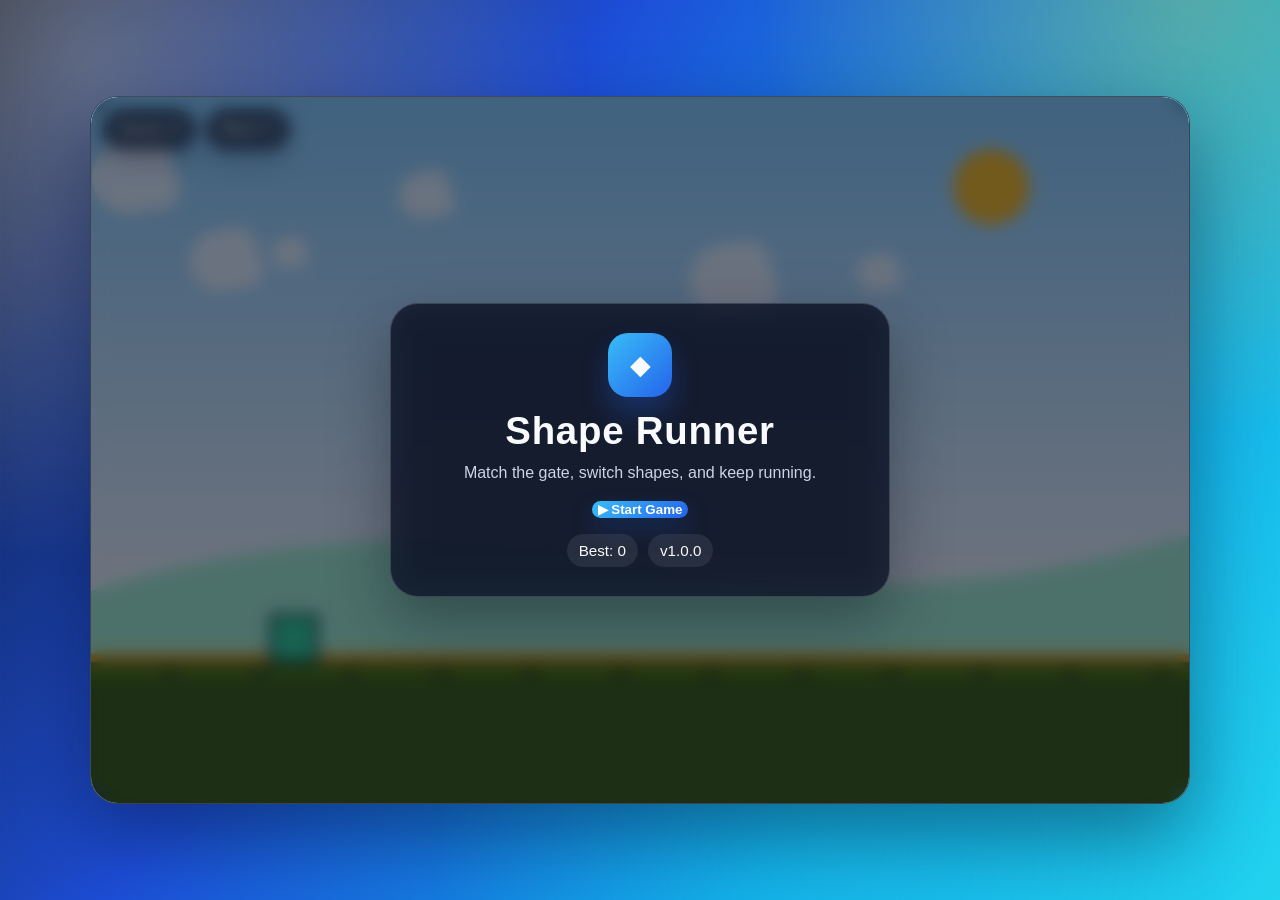
==== commit d248850d: "remover lead,setting,exit button" ====
--- a/index.html
+++ b/index.html
@@ -28,7 +28,7 @@
       </div>
 
       <button id="pauseButton" class="control-button pause-button" aria-label="Pause game">⏸</button>
-      <button id="exitButton" class="control-button exit-button" aria-label="Exit game">✕ Exit</button>
+      <!-- <button id="exitButton" class="control-button exit-button" aria-label="Exit game">✕ Exit</button> -->
 
       <div class="touch-controls" aria-label="Touch controls">
         <button id="shapeButton" class="touch-button shape-button" aria-label="Change shape">
@@ -45,10 +45,10 @@
           <p id="overlayMessage">Match the gate, switch shapes, and keep running.</p>
           <div class="overlay-actions">
             <button id="primaryActionButton" class="primary-action">▶ Start Game</button>
-            <button id="installButton" class="ghost-action">📱 Install App</button>
-            <button id="settingsButton" class="ghost-action">⚙ Settings</button>
-            <button id="leaderboardButton" class="ghost-action">🏆 Leaderboard</button>
-            <button id="exitOverlayButton" class="ghost-action">↩ Exit</button>
+        <!-- <button id="installButton" class="ghost-action">📱 Install App</button>  -->
+            <!-- <button id="settingsButton" class="ghost-action">⚙ Settings</button> -->
+            <!-- <button id="leaderboardButton" class="ghost-action">🏆 Leaderboard</button> -->
+            <!-- <button id="exitOverlayButton" class="ghost-action">↩ Exit</button> -->
             <button id="secondaryActionButton" class="secondary-button" style="display: none">Restart</button>
             <button id="tertiaryActionButton" class="secondary-button" style="display: none">Main Menu</button>
           </div>
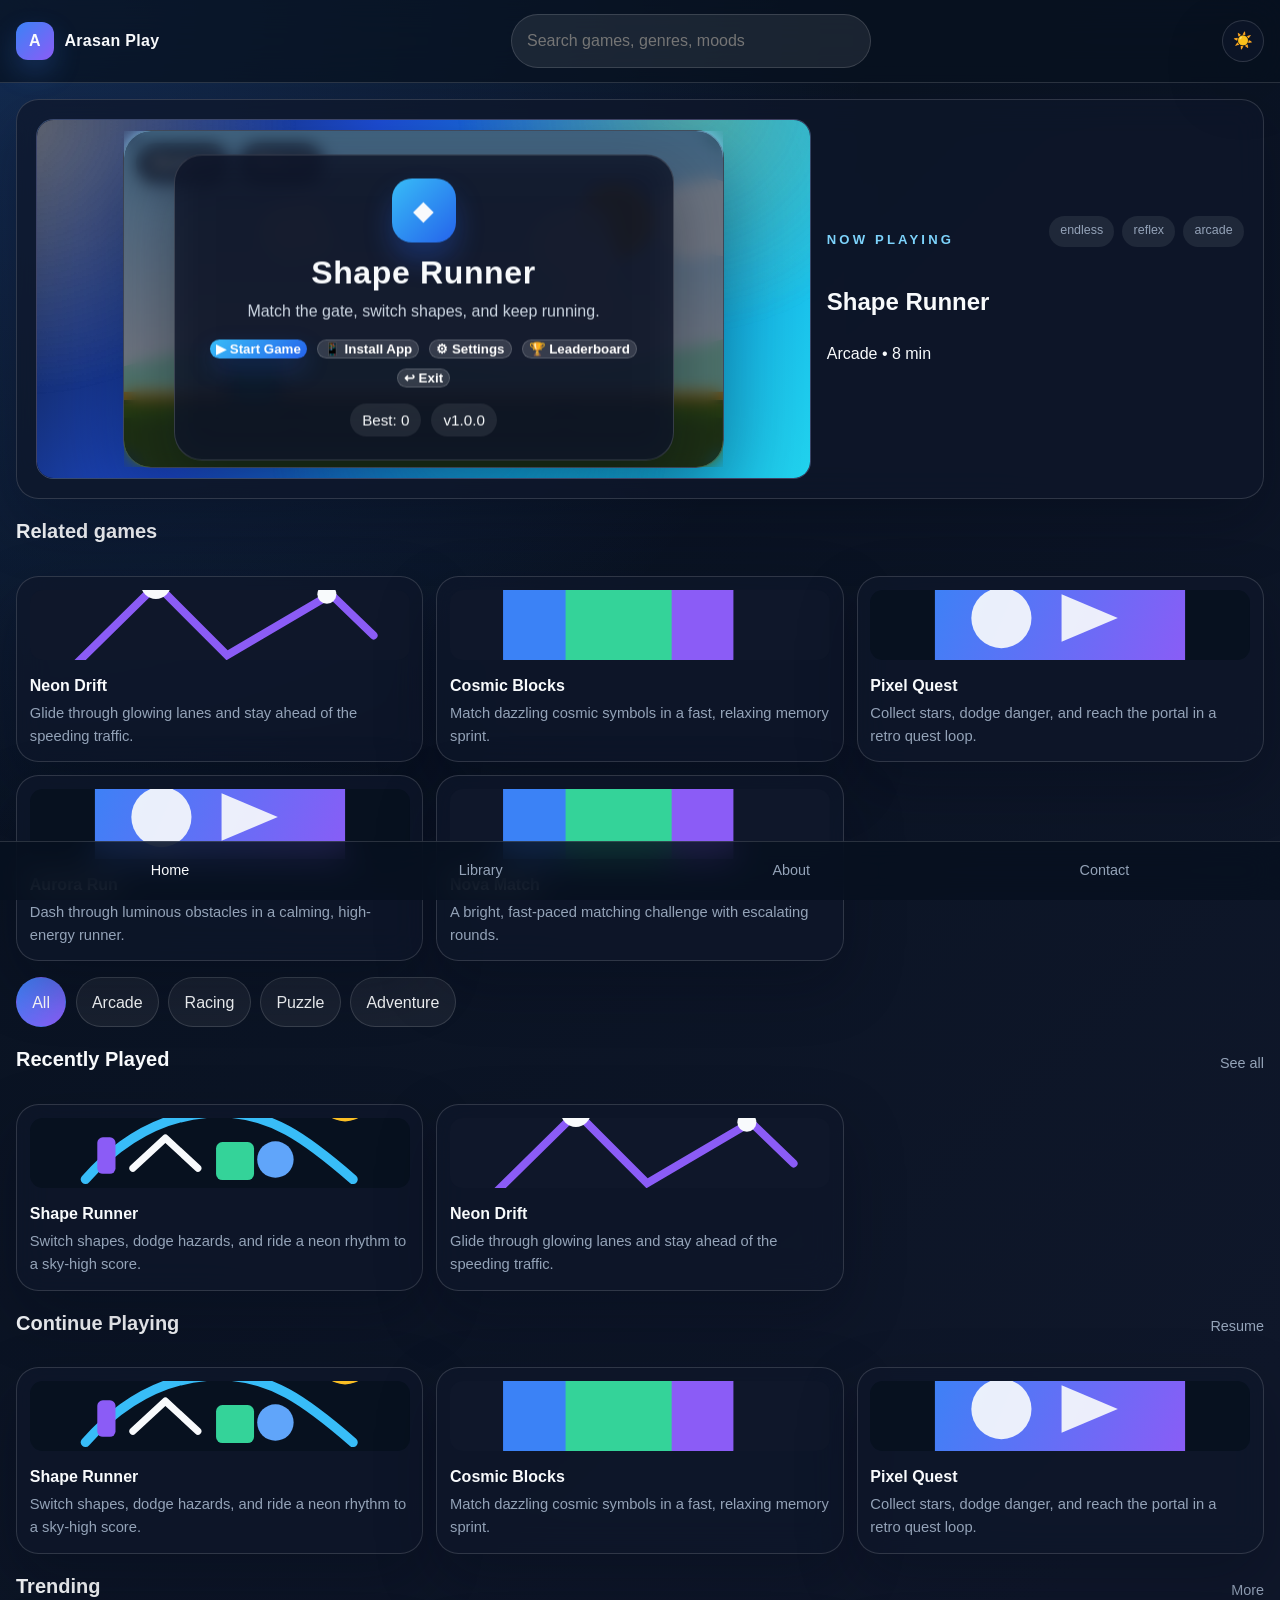
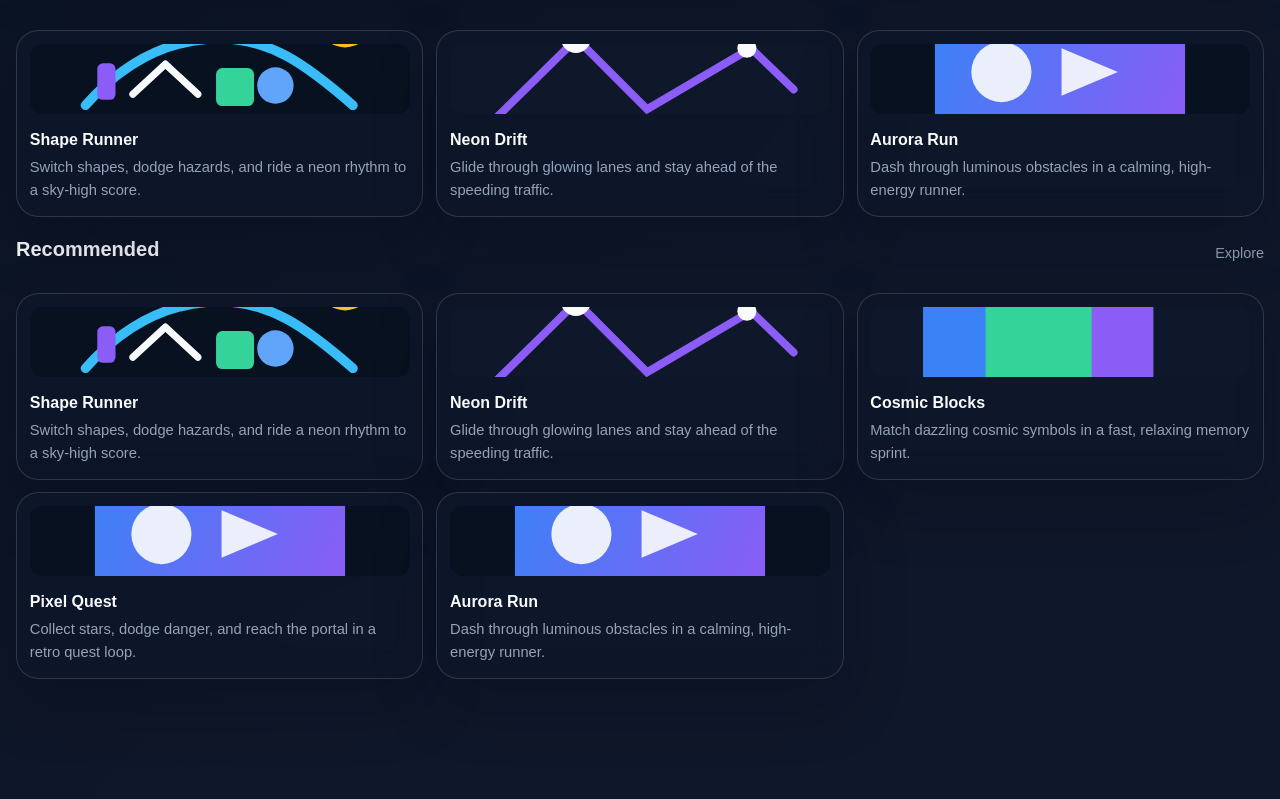
==== commit 29a9709f: "Initial commit for Shape Runner" ====
--- a/index.html
+++ b/index.html
@@ -2,64 +2,117 @@
 <html lang="en">
   <head>
     <meta charset="UTF-8" />
-    <meta name="viewport" content="width=device-width, initial-scale=1.0, viewport-fit=cover" />
-    <meta name="theme-color" content="#0f172a" />
-    <meta name="apple-mobile-web-app-capable" content="yes" />
-    <meta name="apple-mobile-web-app-status-bar-style" content="black-translucent" />
-    <title>Shape Runner</title>
-    <link rel="stylesheet" href="style.css" />
-
+    <meta name="viewport" content="width=device-width, initial-scale=1.0" />
+    <meta name="description" content="A modern streaming-inspired browser game portal with instant play switching." />
+    <meta name="theme-color" content="#07111f" />
+    <title>Arasan Play</title>
+    <link rel="manifest" href="manifest.json" />
+    <link rel="stylesheet" href="css/style.css" />
+    <link rel="stylesheet" href="css/responsive.css" />
   </head>
   <body>
-    <div id="rotateOverlay" class="rotate-overlay" role="dialog" aria-live="polite" aria-hidden="true">
-      <div class="rotate-card">
-        <div class="rotate-icon" aria-hidden="true">📱</div>
-        <h2>Rotate Your Device</h2>
-        <p>This game is best played in Landscape Mode.<br />Please rotate your phone.</p>
-      </div>
+    <div class="page-loader" aria-hidden="true">
+      <div class="loader-ring"></div>
     </div>
 
-    <div class="game-shell">
-      <canvas id="gameCanvas"></canvas>
+    <header class="site-header">
+      <a class="brand" href="index.html" aria-label="Arasan Play home">
+        <span class="brand-mark">A</span>
+        <span>Arasan Play</span>
+      </a>
 
-      <div class="hud">
-        <div class="hud-item">Score: <span id="scoreValue">0</span></div>
-        <div class="hud-item">Best: <span id="bestValue">0</span></div>
+      <div class="search-shell">
+        <input id="globalSearch" type="search" placeholder="Search games, genres, moods" aria-label="Search games" />
       </div>
 
-      <button id="pauseButton" class="control-button pause-button" aria-label="Pause game">⏸</button>
-      <!-- <button id="exitButton" class="control-button exit-button" aria-label="Exit game">✕ Exit</button> -->
+      <div class="nav-actions">
+        <button class="theme-toggle" id="themeToggle" aria-label="Toggle color theme">☀️</button>
+      </div>
+    </header>
 
-      <div class="touch-controls" aria-label="Touch controls">
-        <button id="shapeButton" class="touch-button shape-button" aria-label="Change shape">
-          <span id="shapeIcon" class="shape-icon">■</span>
-          <span class="shape-label">Shape</span>
-        </button>
-        <button id="jumpButton" class="touch-button jump-button" aria-label="Jump">⬆</button>
-      </div>
+    <main class="feed-shell">
+      <section class="player-panel glass-card">
+        <div class="player-frame">
+          <div id="playerPlaceholder" class="player-placeholder">
+            <div class="placeholder-core">
+              <div class="placeholder-badge">Live</div>
+              <h1 id="playerTitle">Shape Runner</h1>
+              <p id="playerDescription">Switch shapes, dodge hazards, and ride a neon rhythm to a sky-high score.</p>
+              <div class="player-actions">
+                <button class="btn btn-primary" id="playNowBtn">Play now</button>
+                <button class="btn btn-secondary" id="nextGameBtn">Next</button>
+              </div>
+            </div>
+          </div>
+          <iframe id="gameFrame" title="Selected game" loading="lazy" src="games/shape-runner/play.html"></iframe>
+        </div>
+        <div class="player-meta">
+          <div>
+            <p class="eyebrow">Now playing</p>
+            <h2 id="playerMetaTitle">Shape Runner</h2>
+            <p id="playerMetaText">An endless arcade runner with smooth shape switching and fast reactions.</p>
+          </div>
+          <div class="pill-row" id="playerTags"></div>
+        </div>
+      </section>
 
-      <div id="overlay" class="overlay active">
-        <div class="panel">
-          <div class="logo-badge">◆</div>
-          <h1 id="overlayTitle">Shape Runner</h1>
-          <p id="overlayMessage">Match the gate, switch shapes, and keep running.</p>
-          <div class="overlay-actions">
-            <button id="primaryActionButton" class="primary-action">▶ Start Game</button>
-        <!-- <button id="installButton" class="ghost-action">📱 Install App</button>  -->
-            <!-- <button id="settingsButton" class="ghost-action">⚙ Settings</button> -->
-            <!-- <button id="leaderboardButton" class="ghost-action">🏆 Leaderboard</button> -->
-            <!-- <button id="exitOverlayButton" class="ghost-action">↩ Exit</button> -->
-            <button id="secondaryActionButton" class="secondary-button" style="display: none">Restart</button>
-            <button id="tertiaryActionButton" class="secondary-button" style="display: none">Main Menu</button>
-          </div>
-          <div class="meta-row">
-            <div class="meta-pill">Best: <span id="menuBestScore">0</span></div>
-            <div class="meta-pill">v1.0.0</div>
-          </div>
+      <section class="feed-section related-section" aria-labelledby="relatedTitle">
+        <div class="section-heading">
+          <h2 id="relatedTitle">Related games</h2>
         </div>
-      </div>
-    </div>
+        <div id="relatedList" class="game-list"></div>
+      </section>
 
-    <script src="script.js"></script>
+      <section class="chip-row" aria-label="Categories">
+        <button class="chip active" data-category="all">All</button>
+        <button class="chip" data-category="arcade">Arcade</button>
+        <button class="chip" data-category="racing">Racing</button>
+        <button class="chip" data-category="puzzle">Puzzle</button>
+        <button class="chip" data-category="adventure">Adventure</button>
+      </section>
+
+      <section class="feed-section" aria-labelledby="recentlyPlayedTitle">
+        <div class="section-heading">
+          <h2 id="recentlyPlayedTitle">Recently Played</h2>
+          <a href="#">See all</a>
+        </div>
+        <div id="recentlyPlayedList" class="game-list"></div>
+      </section>
+
+      <section class="feed-section" aria-labelledby="continuePlayingTitle">
+        <div class="section-heading">
+          <h2 id="continuePlayingTitle">Continue Playing</h2>
+          <a href="#">Resume</a>
+        </div>
+        <div id="continuePlayingList" class="game-list"></div>
+      </section>
+
+      <section class="feed-section" aria-labelledby="trendingTitle">
+        <div class="section-heading">
+          <h2 id="trendingTitle">Trending</h2>
+          <a href="#">More</a>
+        </div>
+        <div id="trendingList" class="game-list"></div>
+      </section>
+
+      <section class="feed-section" aria-labelledby="recommendedTitle">
+        <div class="section-heading">
+          <h2 id="recommendedTitle">Recommended</h2>
+          <a href="#">Explore</a>
+        </div>
+        <div id="recommendedList" class="game-list"></div>
+      </section>
+    </main>
+
+    <nav class="bottom-nav" aria-label="Mobile navigation">
+      <a href="#" class="active">Home</a>
+      <a href="games.html">Library</a>
+      <a href="about.html">About</a>
+      <a href="contact.html">Contact</a>
+    </nav>
+
+    <button class="scroll-top" id="scrollTop" aria-label="Scroll to top">↑</button>
+
+    <script src="app.js"></script>
   </body>
 </html>
--- a/css/style.css
+++ b/css/style.css
@@ -0,0 +1,802 @@
+:root {
+  color-scheme: dark;
+  --bg: #07111f;
+  --surface: rgba(15, 23, 42, 0.72);
+  --surface-strong: rgba(15, 23, 42, 0.95);
+  --text: #f8fafc;
+  --muted: #94a3b8;
+  --line: rgba(255, 255, 255, 0.14);
+  --accent: #3b82f6;
+  --accent-2: #8b5cf6;
+  --success: #34d399;
+  --shadow: 0 24px 60px rgba(2, 6, 23, 0.28);
+}
+
+:root[data-theme="light"] {
+  color-scheme: light;
+  --bg: #f2f6ff;
+  --surface: rgba(255, 255, 255, 0.8);
+  --surface-strong: rgba(255, 255, 255, 0.95);
+  --text: #0f172a;
+  --muted: #475569;
+  --line: rgba(15, 23, 42, 0.1);
+  --shadow: 0 22px 50px rgba(15, 23, 42, 0.14);
+}
+
+* {
+  box-sizing: border-box;
+}
+
+html {
+  scroll-behavior: smooth;
+}
+
+body {
+  margin: 0;
+  font-family: "Segoe UI", Tahoma, Geneva, Verdana, sans-serif;
+  line-height: 1.6;
+  background: radial-gradient(circle at top left, rgba(59, 130, 246, 0.24), transparent 32%), linear-gradient(135deg, var(--bg), #0f172a 72%);
+  color: var(--text);
+  min-height: 100svh;
+  padding-bottom: 4.5rem;
+}
+
+img {
+  display: block;
+  max-width: 100%;
+}
+
+a {
+  color: inherit;
+  text-decoration: none;
+}
+
+button,
+input,
+select,
+textarea {
+  font: inherit;
+}
+
+.page-loader {
+  position: fixed;
+  inset: 0;
+  display: grid;
+  place-items: center;
+  background: rgba(7, 17, 31, 0.95);
+  z-index: 120;
+  transition: opacity 0.3s ease, visibility 0.3s ease;
+}
+
+.page-loader.hidden {
+  opacity: 0;
+  visibility: hidden;
+  pointer-events: none;
+}
+
+.loader-ring {
+  width: 56px;
+  height: 56px;
+  border-radius: 50%;
+  border: 4px solid rgba(255, 255, 255, 0.16);
+  border-top-color: var(--accent);
+  animation: spin 0.8s linear infinite;
+}
+
+@keyframes spin {
+  to { transform: rotate(360deg); }
+}
+
+.site-header {
+  position: sticky;
+  top: 0;
+  z-index: 80;
+  display: flex;
+  align-items: center;
+  gap: 0.8rem;
+  justify-content: space-between;
+  padding: 0.9rem 1rem;
+  backdrop-filter: blur(18px);
+  background: rgba(7, 17, 31, 0.72);
+  border-bottom: 1px solid var(--line);
+}
+
+.brand {
+  display: inline-flex;
+  align-items: center;
+  gap: 0.65rem;
+  font-weight: 700;
+  letter-spacing: 0.02em;
+}
+
+.brand-mark {
+  width: 38px;
+  height: 38px;
+  border-radius: 12px;
+  display: grid;
+  place-items: center;
+  background: linear-gradient(135deg, var(--accent), var(--accent-2));
+  box-shadow: 0 12px 28px rgba(59, 130, 246, 0.24);
+}
+
+.search-shell {
+  flex: 1;
+  max-width: 360px;
+}
+
+.search-shell input {
+  width: 100%;
+  border: 1px solid var(--line);
+  border-radius: 999px;
+  background: rgba(255, 255, 255, 0.08);
+  color: var(--text);
+  padding: 0.8rem 0.95rem;
+  outline: none;
+}
+
+.site-nav {
+  display: flex;
+  gap: 1rem;
+  align-items: center;
+}
+
+.site-nav a {
+  color: var(--muted);
+  transition: color 0.2s ease;
+}
+
+.site-nav a:hover,
+.site-nav a.active {
+  color: var(--text);
+}
+
+.nav-actions {
+  display: flex;
+  align-items: center;
+  gap: 0.75rem;
+}
+
+.menu-toggle,
+.theme-toggle {
+  border: 0;
+  cursor: pointer;
+  color: var(--text);
+  background: var(--surface);
+  border: 1px solid var(--line);
+  border-radius: 999px;
+  width: 42px;
+  height: 42px;
+  display: grid;
+  place-items: center;
+  box-shadow: var(--shadow);
+}
+
+.menu-toggle {
+  display: flex;
+  flex-direction: column;
+  gap: 4px;
+  padding: 0.6rem;
+}
+
+.menu-toggle span {
+  width: 18px;
+  height: 2px;
+  background: var(--text);
+  border-radius: 999px;
+}
+
+main {
+  width: min(1180px, calc(100% - 1.2rem));
+  margin: 0 auto;
+  padding: 1rem 0 3rem;
+}
+
+.feed-shell {
+  display: grid;
+  gap: 1rem;
+}
+
+.glass-card {
+  background: var(--surface);
+  border: 1px solid var(--line);
+  border-radius: 1.25rem;
+  box-shadow: var(--shadow);
+  backdrop-filter: blur(18px);
+}
+
+.player-panel {
+  padding: 1rem;
+  display: grid;
+  gap: 1rem;
+}
+
+.player-frame {
+  position: relative;
+  border-radius: 1.1rem;
+  overflow: hidden;
+  min-height: 280px;
+  background: linear-gradient(135deg, rgba(59, 130, 246, 0.2), rgba(139, 92, 246, 0.15));
+  border: 1px solid var(--line);
+}
+
+#gameFrame {
+  position: absolute;
+  inset: 0;
+  width: 100%;
+  height: 100%;
+  border: 0;
+  display: none;
+  background: #020617;
+}
+
+.player-placeholder {
+  min-height: 280px;
+  display: grid;
+  place-items: center;
+  padding: 1.2rem;
+  text-align: center;
+}
+
+.placeholder-core {
+  max-width: 560px;
+}
+
+.placeholder-badge {
+  display: inline-flex;
+  padding: 0.35rem 0.7rem;
+  border-radius: 999px;
+  background: rgba(255, 255, 255, 0.1);
+  color: #7dd3fc;
+  font-size: 0.8rem;
+  margin-bottom: 0.6rem;
+}
+
+.player-actions {
+  display: flex;
+  flex-wrap: wrap;
+  justify-content: center;
+  gap: 0.7rem;
+  margin-top: 1rem;
+}
+
+.player-meta {
+  display: flex;
+  align-items: flex-start;
+  justify-content: space-between;
+  gap: 1rem;
+}
+
+.pill-row {
+  display: flex;
+  flex-wrap: wrap;
+  gap: 0.5rem;
+}
+
+.pill-row .pill {
+  border-radius: 999px;
+  background: rgba(255, 255, 255, 0.08);
+  padding: 0.35rem 0.7rem;
+  font-size: 0.78rem;
+  color: var(--muted);
+}
+
+.chip-row {
+  display: flex;
+  flex-wrap: wrap;
+  gap: 0.6rem;
+}
+
+.chip {
+  border: 1px solid var(--line);
+  background: rgba(255, 255, 255, 0.06);
+  color: var(--text);
+  padding: 0.7rem 0.95rem;
+  border-radius: 999px;
+  cursor: pointer;
+}
+
+.chip.active {
+  background: linear-gradient(135deg, var(--accent), var(--accent-2));
+  color: #fff;
+  border-color: transparent;
+}
+
+.feed-section {
+  display: grid;
+  gap: 0.8rem;
+}
+
+.section-heading {
+  display: flex;
+  align-items: center;
+  justify-content: space-between;
+  gap: 1rem;
+  margin-bottom: 0.2rem;
+}
+
+.section-heading a {
+  color: var(--muted);
+  font-size: 0.9rem;
+}
+
+.game-list {
+  display: grid;
+  gap: 0.8rem;
+}
+
+.game-card {
+  background: var(--surface);
+  border: 1px solid var(--line);
+  border-radius: 1rem;
+  padding: 0.8rem;
+  display: grid;
+  grid-template-columns: 90px 1fr;
+  gap: 0.8rem;
+  align-items: center;
+  box-shadow: var(--shadow);
+  backdrop-filter: blur(16px);
+  cursor: pointer;
+  transition: transform 0.2s ease, background 0.2s ease;
+}
+
+.game-card:hover {
+  transform: translateY(-2px);
+  background: rgba(255, 255, 255, 0.08);
+}
+
+.game-card img {
+  width: 90px;
+  height: 70px;
+  object-fit: cover;
+  border-radius: 0.8rem;
+}
+
+.game-card strong {
+  display: block;
+  margin-bottom: 0.2rem;
+}
+
+.game-card p {
+  margin: 0;
+  color: var(--muted);
+  font-size: 0.92rem;
+}
+
+.skeleton-card {
+  height: 92px;
+  border-radius: 1rem;
+  background: linear-gradient(90deg, rgba(255, 255, 255, 0.06), rgba(255, 255, 255, 0.14), rgba(255, 255, 255, 0.06));
+  background-size: 200% 100%;
+  animation: shimmer 1.2s infinite linear;
+}
+
+@keyframes shimmer {
+  from { background-position: 200% 0; }
+  to { background-position: -200% 0; }
+}
+
+.empty-state {
+  color: var(--muted);
+  padding: 0.8rem 0;
+}
+
+.bottom-nav {
+  position: fixed;
+  left: 0;
+  right: 0;
+  bottom: 0;
+  display: flex;
+  justify-content: space-around;
+  padding: 0.8rem 1rem calc(0.8rem + env(safe-area-inset-bottom));
+  background: rgba(7, 17, 31, 0.82);
+  backdrop-filter: blur(16px);
+  border-top: 1px solid var(--line);
+  z-index: 90;
+}
+
+.bottom-nav a {
+  color: var(--muted);
+  padding: 0.3rem 0.5rem;
+  font-size: 0.9rem;
+}
+
+.bottom-nav a.active {
+  color: var(--text);
+}
+
+.hero-grid {
+  display: grid;
+  gap: 1.25rem;
+  margin-top: 1rem;
+}
+
+.glass-card,
+.hero-card,
+.section-card,
+.game-card,
+.about-card,
+.contact-card,
+.form-card {
+  background: var(--surface);
+  border: 1px solid var(--line);
+  border-radius: 1.4rem;
+  box-shadow: var(--shadow);
+  backdrop-filter: blur(16px);
+}
+
+.hero-card,
+.section-card {
+  padding: 1.2rem;
+}
+
+.hero-copy {
+  padding: 1.5rem 0 1rem;
+}
+
+.eyebrow {
+  display: inline-flex;
+  align-items: center;
+  gap: 0.45rem;
+  text-transform: uppercase;
+  letter-spacing: 0.24em;
+  color: #7dd3fc;
+  font-size: 0.82rem;
+  font-weight: 700;
+}
+
+.hero-copy h1,
+.page-hero-copy h1 {
+  font-size: clamp(2rem, 4vw, 3.2rem);
+  line-height: 1.1;
+  margin: 0.4rem 0 0.8rem;
+}
+
+.hero-copy p,
+.page-hero-copy p,
+.section-heading p,
+.game-card p,
+.about-card p,
+.contact-card p,
+.form-card label span,
+.form-card textarea,
+.form-card input {
+  color: var(--muted);
+}
+
+.hero-actions,
+.stats-row {
+  display: flex;
+  flex-wrap: wrap;
+  gap: 0.85rem;
+  margin-top: 1rem;
+}
+
+.btn {
+  display: inline-flex;
+  align-items: center;
+  justify-content: center;
+  gap: 0.4rem;
+  border-radius: 999px;
+  padding: 0.78rem 1.1rem;
+  border: none;
+  cursor: pointer;
+  transition: transform 0.2s ease, box-shadow 0.2s ease;
+}
+
+.btn:hover {
+  transform: translateY(-2px);
+}
+
+.btn-primary {
+  background: linear-gradient(135deg, var(--accent), var(--accent-2));
+  color: white;
+  box-shadow: 0 16px 32px rgba(59, 130, 246, 0.25);
+}
+
+.btn-secondary {
+  background: rgba(255, 255, 255, 0.09);
+  color: var(--text);
+  border: 1px solid var(--line);
+}
+
+.search-form {
+  display: flex;
+  flex-wrap: wrap;
+  gap: 0.75rem;
+  margin-top: 1.2rem;
+}
+
+.search-form input {
+  flex: 1;
+  min-width: 220px;
+  padding: 0.9rem 1rem;
+  border-radius: 999px;
+  border: 1px solid var(--line);
+  background: var(--surface-strong);
+  color: var(--text);
+}
+
+.hero-card .hero-stats {
+  display: grid;
+  gap: 0.9rem;
+  margin-top: 1rem;
+}
+
+.stat-box {
+  padding: 0.9rem 1rem;
+  border-radius: 1rem;
+  background: rgba(255, 255, 255, 0.06);
+  border: 1px solid var(--line);
+}
+
+.section-block {
+  margin-top: 2rem;
+}
+
+.section-heading {
+  display: flex;
+  align-items: end;
+  justify-content: space-between;
+  gap: 1rem;
+  margin-bottom: 1rem;
+}
+
+.section-heading h2 {
+  margin: 0;
+  font-size: 1.25rem;
+}
+
+.games-grid {
+  display: grid;
+  gap: 1rem;
+}
+
+.game-card {
+  overflow: hidden;
+  display: flex;
+  flex-direction: column;
+}
+
+.game-card img {
+  width: 100%;
+  aspect-ratio: 16 / 10;
+  object-fit: cover;
+}
+
+.game-card-body {
+  padding: 1rem;
+  display: grid;
+  gap: 0.75rem;
+}
+
+.game-card h3,
+.about-card h2,
+.contact-card h2,
+.form-card h2 {
+  margin: 0;
+  font-size: 1.1rem;
+}
+
+.game-card-meta {
+  display: flex;
+  flex-wrap: wrap;
+  gap: 0.45rem;
+}
+
+.pill {
+  display: inline-flex;
+  align-items: center;
+  border-radius: 999px;
+  padding: 0.35rem 0.7rem;
+  background: rgba(255, 255, 255, 0.08);
+  color: var(--muted);
+  font-size: 0.8rem;
+}
+
+.pill.accent {
+  color: #fef3c7;
+  background: rgba(245, 158, 11, 0.16);
+}
+
+.categories-grid {
+  display: grid;
+  gap: 1rem;
+  grid-template-columns: repeat(auto-fit, minmax(180px, 1fr));
+}
+
+.category-card {
+  padding: 1rem;
+  border-radius: 1rem;
+  background: rgba(255, 255, 255, 0.06);
+  border: 1px solid var(--line);
+  min-height: 120px;
+}
+
+.category-card h3 {
+  margin: 0 0 0.35rem;
+}
+
+.page-hero {
+  margin: 1rem 0 2rem;
+  padding: 1.3rem;
+  border-radius: 1.6rem;
+  background: linear-gradient(135deg, rgba(59, 130, 246, 0.28), rgba(139, 92, 246, 0.2));
+  border: 1px solid var(--line);
+}
+
+.compact-hero {
+  padding: 1.6rem;
+}
+
+.catalog-shell,
+.about-grid,
+.contact-layout {
+  display: grid;
+  gap: 1rem;
+}
+
+.catalog-toolbar {
+  display: flex;
+  flex-wrap: wrap;
+  gap: 0.9rem;
+  justify-content: space-between;
+  align-items: center;
+  padding: 0.8rem 0 1rem;
+}
+
+.search-field,
+.filter-field {
+  display: flex;
+  align-items: center;
+  gap: 0.6rem;
+  padding: 0.8rem 1rem;
+  border-radius: 999px;
+  background: var(--surface);
+  border: 1px solid var(--line);
+}
+
+.search-field input,
+.filter-field select {
+  border: none;
+  outline: none;
+  background: transparent;
+  color: var(--text);
+}
+
+.sr-only {
+  position: absolute;
+  width: 1px;
+  height: 1px;
+  padding: 0;
+  margin: -1px;
+  overflow: hidden;
+  clip: rect(0, 0, 0, 0);
+  white-space: nowrap;
+  border: 0;
+}
+
+.about-grid {
+  grid-template-columns: repeat(auto-fit, minmax(220px, 1fr));
+}
+
+.about-card,
+.contact-card,
+.form-card {
+  padding: 1.2rem;
+}
+
+.contact-list {
+  list-style: none;
+  padding: 0;
+  margin: 0.8rem 0 0;
+  display: grid;
+  gap: 0.6rem;
+}
+
+.form-card {
+  display: grid;
+  gap: 0.9rem;
+}
+
+.form-card label {
+  display: grid;
+  gap: 0.4rem;
+}
+
+.form-card input,
+.form-card textarea {
+  padding: 0.85rem 0.95rem;
+  border-radius: 0.95rem;
+  border: 1px solid var(--line);
+  background: rgba(255, 255, 255, 0.06);
+  color: var(--text);
+}
+
+.site-footer {
+  display: flex;
+  justify-content: space-between;
+  align-items: center;
+  gap: 1rem;
+  padding: 1.5rem 1rem 2rem;
+  color: var(--muted);
+  width: min(1180px, calc(100% - 2rem));
+  margin: 0 auto;
+}
+
+.footer-links {
+  display: flex;
+  gap: 1rem;
+}
+
+.scroll-top {
+  position: fixed;
+  right: 1rem;
+  bottom: 5.2rem;
+  width: 46px;
+  height: 46px;
+  border-radius: 50%;
+  border: 1px solid var(--line);
+  background: var(--surface);
+  color: var(--text);
+  display: grid;
+  place-items: center;
+  opacity: 0;
+  transform: translateY(12px);
+  pointer-events: none;
+  transition: 0.2s ease;
+  z-index: 70;
+}
+
+.scroll-top.visible {
+  opacity: 1;
+  transform: translateY(0);
+  pointer-events: auto;
+}
+
+.game-detail-shell {
+  display: grid;
+  gap: 1rem;
+  margin-top: 1rem;
+}
+
+.detail-banner {
+  overflow: hidden;
+  border-radius: 1.5rem;
+  border: 1px solid var(--line);
+  background: linear-gradient(135deg, rgba(59, 130, 246, 0.24), rgba(139, 92, 246, 0.2));
+}
+
+.detail-banner img {
+  width: 100%;
+  aspect-ratio: 16 / 7;
+  object-fit: cover;
+}
+
+.detail-grid {
+  display: grid;
+  gap: 1rem;
+}
+
+.detail-list {
+  display: grid;
+  gap: 0.75rem;
+  list-style: none;
+  padding: 0;
+  margin: 0.75rem 0 0;
+}
+
+.detail-list li {
+  padding: 0.7rem 0.8rem;
+  border-radius: 0.9rem;
+  background: rgba(255, 255, 255, 0.06);
+  border: 1px solid var(--line);
+}
+
+@media (prefers-reduced-motion: reduce) {
+  *, *::before, *::after {
+    animation-duration: 0.01ms !important;
+    animation-iteration-count: 1 !important;
+    transition-duration: 0.01ms !important;
+    scroll-behavior: auto !important;
+  }
+}
--- a/css/responsive.css
+++ b/css/responsive.css
@@ -0,0 +1,24 @@
+:root {
+  color-scheme: dark;
+}
+
+@media (min-width: 768px) {
+  .player-panel { padding: 1.2rem; }
+  .game-list { grid-template-columns: repeat(2, minmax(0, 1fr)); }
+  .player-frame { min-height: 360px; }
+  .player-placeholder { min-height: 360px; }
+}
+
+@media (min-width: 1024px) {
+  .feed-shell { width: min(1280px, calc(100% - 2rem)); }
+  .player-panel { grid-template-columns: 1.3fr 0.7fr; align-items: center; }
+  .game-list { grid-template-columns: repeat(3, minmax(0, 1fr)); }
+}
+
+@media (max-width: 767px) {
+  .site-header { flex-wrap: wrap; }
+  .search-shell { order: 3; max-width: none; width: 100%; }
+  .player-meta { flex-direction: column; }
+  .game-card { grid-template-columns: 1fr; }
+  .game-card img { width: 100%; height: 120px; }
+}
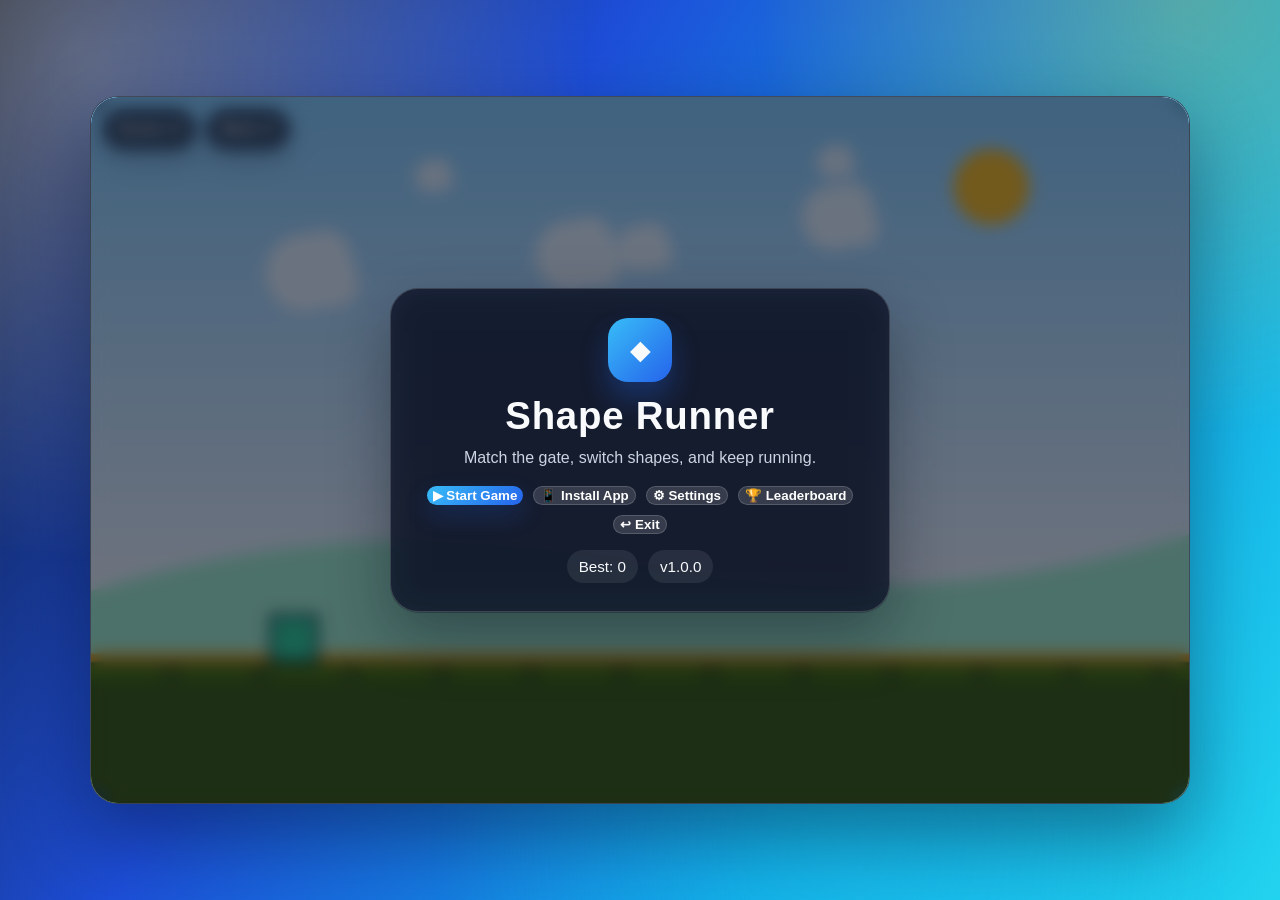
==== commit 2905a145: "remove the file" ====
--- a/index.html
+++ b/index.html
@@ -2,117 +2,64 @@
 <html lang="en">
   <head>
     <meta charset="UTF-8" />
-    <meta name="viewport" content="width=device-width, initial-scale=1.0" />
-    <meta name="description" content="A modern streaming-inspired browser game portal with instant play switching." />
-    <meta name="theme-color" content="#07111f" />
-    <title>Arasan Play</title>
-    <link rel="manifest" href="manifest.json" />
-    <link rel="stylesheet" href="css/style.css" />
-    <link rel="stylesheet" href="css/responsive.css" />
+    <meta name="viewport" content="width=device-width, initial-scale=1.0, viewport-fit=cover" />
+    <meta name="theme-color" content="#0f172a" />
+    <meta name="apple-mobile-web-app-capable" content="yes" />
+    <meta name="apple-mobile-web-app-status-bar-style" content="black-translucent" />
+    <title>Shape Runner</title>
+    <link rel="stylesheet" href="style.css" />
+    <link rel="manifest" href="../../manifest.json" />
   </head>
   <body>
-    <div class="page-loader" aria-hidden="true">
-      <div class="loader-ring"></div>
+    <div id="rotateOverlay" class="rotate-overlay" role="dialog" aria-live="polite" aria-hidden="true">
+      <div class="rotate-card">
+        <div class="rotate-icon" aria-hidden="true">📱</div>
+        <h2>Rotate Your Device</h2>
+        <p>This game is best played in Landscape Mode.<br />Please rotate your phone.</p>
+      </div>
     </div>
 
-    <header class="site-header">
-      <a class="brand" href="index.html" aria-label="Arasan Play home">
-        <span class="brand-mark">A</span>
-        <span>Arasan Play</span>
-      </a>
+    <div class="game-shell">
+      <canvas id="gameCanvas"></canvas>
 
-      <div class="search-shell">
-        <input id="globalSearch" type="search" placeholder="Search games, genres, moods" aria-label="Search games" />
+      <div class="hud">
+        <div class="hud-item">Score: <span id="scoreValue">0</span></div>
+        <div class="hud-item">Best: <span id="bestValue">0</span></div>
       </div>
 
-      <div class="nav-actions">
-        <button class="theme-toggle" id="themeToggle" aria-label="Toggle color theme">☀️</button>
+      <button id="pauseButton" class="control-button pause-button" aria-label="Pause game">⏸</button>
+      <button id="exitButton" class="control-button exit-button" aria-label="Exit game">✕ Exit</button>
+
+      <div class="touch-controls" aria-label="Touch controls">
+        <button id="shapeButton" class="touch-button shape-button" aria-label="Change shape">
+          <span id="shapeIcon" class="shape-icon">■</span>
+          <span class="shape-label">Shape</span>
+        </button>
+        <button id="jumpButton" class="touch-button jump-button" aria-label="Jump">⬆</button>
       </div>
-    </header>
 
-    <main class="feed-shell">
-      <section class="player-panel glass-card">
-        <div class="player-frame">
-          <div id="playerPlaceholder" class="player-placeholder">
-            <div class="placeholder-core">
-              <div class="placeholder-badge">Live</div>
-              <h1 id="playerTitle">Shape Runner</h1>
-              <p id="playerDescription">Switch shapes, dodge hazards, and ride a neon rhythm to a sky-high score.</p>
-              <div class="player-actions">
-                <button class="btn btn-primary" id="playNowBtn">Play now</button>
-                <button class="btn btn-secondary" id="nextGameBtn">Next</button>
-              </div>
-            </div>
+      <div id="overlay" class="overlay active">
+        <div class="panel">
+          <div class="logo-badge">◆</div>
+          <h1 id="overlayTitle">Shape Runner</h1>
+          <p id="overlayMessage">Match the gate, switch shapes, and keep running.</p>
+          <div class="overlay-actions">
+            <button id="primaryActionButton" class="primary-action">▶ Start Game</button>
+            <button id="installButton" class="ghost-action">📱 Install App</button>
+            <button id="settingsButton" class="ghost-action">⚙ Settings</button>
+            <button id="leaderboardButton" class="ghost-action">🏆 Leaderboard</button>
+            <button id="exitOverlayButton" class="ghost-action">↩ Exit</button>
+            <button id="secondaryActionButton" class="secondary-button" style="display: none">Restart</button>
+            <button id="tertiaryActionButton" class="secondary-button" style="display: none">Main Menu</button>
           </div>
-          <iframe id="gameFrame" title="Selected game" loading="lazy" src="games/shape-runner/play.html"></iframe>
+          <div class="meta-row">
+            <div class="meta-pill">Best: <span id="menuBestScore">0</span></div>
+            <div class="meta-pill">v1.0.0</div>
+          </div>
         </div>
-        <div class="player-meta">
-          <div>
-            <p class="eyebrow">Now playing</p>
-            <h2 id="playerMetaTitle">Shape Runner</h2>
-            <p id="playerMetaText">An endless arcade runner with smooth shape switching and fast reactions.</p>
-          </div>
-          <div class="pill-row" id="playerTags"></div>
-        </div>
-      </section>
+      </div>
+    </div>
 
-      <section class="feed-section related-section" aria-labelledby="relatedTitle">
-        <div class="section-heading">
-          <h2 id="relatedTitle">Related games</h2>
-        </div>
-        <div id="relatedList" class="game-list"></div>
-      </section>
-
-      <section class="chip-row" aria-label="Categories">
-        <button class="chip active" data-category="all">All</button>
-        <button class="chip" data-category="arcade">Arcade</button>
-        <button class="chip" data-category="racing">Racing</button>
-        <button class="chip" data-category="puzzle">Puzzle</button>
-        <button class="chip" data-category="adventure">Adventure</button>
-      </section>
-
-      <section class="feed-section" aria-labelledby="recentlyPlayedTitle">
-        <div class="section-heading">
-          <h2 id="recentlyPlayedTitle">Recently Played</h2>
-          <a href="#">See all</a>
-        </div>
-        <div id="recentlyPlayedList" class="game-list"></div>
-      </section>
-
-      <section class="feed-section" aria-labelledby="continuePlayingTitle">
-        <div class="section-heading">
-          <h2 id="continuePlayingTitle">Continue Playing</h2>
-          <a href="#">Resume</a>
-        </div>
-        <div id="continuePlayingList" class="game-list"></div>
-      </section>
-
-      <section class="feed-section" aria-labelledby="trendingTitle">
-        <div class="section-heading">
-          <h2 id="trendingTitle">Trending</h2>
-          <a href="#">More</a>
-        </div>
-        <div id="trendingList" class="game-list"></div>
-      </section>
-
-      <section class="feed-section" aria-labelledby="recommendedTitle">
-        <div class="section-heading">
-          <h2 id="recommendedTitle">Recommended</h2>
-          <a href="#">Explore</a>
-        </div>
-        <div id="recommendedList" class="game-list"></div>
-      </section>
-    </main>
-
-    <nav class="bottom-nav" aria-label="Mobile navigation">
-      <a href="#" class="active">Home</a>
-      <a href="games.html">Library</a>
-      <a href="about.html">About</a>
-      <a href="contact.html">Contact</a>
-    </nav>
-
-    <button class="scroll-top" id="scrollTop" aria-label="Scroll to top">↑</button>
-
-    <script src="app.js"></script>
+    <script src="script.js"></script>
   </body>
 </html>
--- a/style.css
+++ b/style.css
@@ -0,0 +1,305 @@
+:root {
+  color-scheme: dark;
+  font-family: "Segoe UI", Tahoma, Geneva, Verdana, sans-serif;
+}
+
+* {
+  box-sizing: border-box;
+}
+
+body {
+  margin: 0;
+  min-height: 100svh;
+  display: grid;
+  place-items: center;
+  background: linear-gradient(120deg, #0f172a 0%, #1d4ed8 35%, #0ea5e9 70%, #22d3ee 100%);
+  color: #f8fafc;
+  padding: env(safe-area-inset-top) env(safe-area-inset-right) env(safe-area-inset-bottom) env(safe-area-inset-left);
+  overflow: hidden;
+}
+
+body::before,
+body::after {
+  content: "";
+  position: fixed;
+  inset: -20%;
+  pointer-events: none;
+  z-index: 0;
+  background: radial-gradient(circle at 20% 20%, rgba(255,255,255,0.18), transparent 28%),
+    radial-gradient(circle at 80% 15%, rgba(250,204,21,0.16), transparent 24%),
+    radial-gradient(circle at 60% 80%, rgba(34,211,238,0.2), transparent 26%);
+  animation: drift 16s ease-in-out infinite alternate;
+}
+
+body::after {
+  animation-duration: 22s;
+  transform: scale(1.05);
+}
+
+.game-shell {
+  position: relative;
+  width: min(100vw - 1.25rem, calc(100svh - 1.25rem) * 16 / 9);
+  height: min(100svh - 1.25rem, calc(100vw - 1.25rem) * 9 / 16);
+  max-width: min(1100px, 100vw);
+  max-height: calc(100vh - 1.25rem);
+  aspect-ratio: 16 / 9;
+  border-radius: 28px;
+  overflow: hidden;
+  box-shadow: 0 32px 80px rgba(2, 8, 23, 0.42);
+  border: 1px solid rgba(255, 255, 255, 0.2);
+  display: flex;
+  align-items: center;
+  justify-content: center;
+  background: linear-gradient(180deg, rgba(9,15,33,0.96), rgba(15,23,42,0.94));
+  z-index: 1;
+}
+
+canvas {
+  display: block;
+  width: 100%;
+  height: 100%;
+  max-width: 100%;
+  max-height: 100%;
+  background: linear-gradient(180deg, #8bd3ff, #f9fbff 75%);
+}
+
+.hud {
+  position: absolute;
+  top: max(12px, env(safe-area-inset-top));
+  left: max(12px, env(safe-area-inset-left));
+  display: flex;
+  flex-wrap: wrap;
+  gap: 10px;
+  z-index: 5;
+}
+
+.hud-item {
+  padding: 10px 14px;
+  border-radius: 999px;
+  background: rgba(15, 23, 42, 0.72);
+  backdrop-filter: blur(10px);
+  font-weight: 700;
+  box-shadow: 0 10px 24px rgba(2, 6, 23, 0.22);
+  border: 1px solid rgba(255,255,255,0.16);
+}
+
+.overlay {
+  position: absolute;
+  inset: 0;
+  display: grid;
+  place-items: center;
+  padding: 24px;
+  background: rgba(2, 6, 23, 0.55);
+  backdrop-filter: blur(8px);
+  opacity: 0;
+  pointer-events: none;
+  transition: opacity 0.28s ease;
+  z-index: 20;
+}
+
+.overlay.active {
+  opacity: 1;
+  pointer-events: auto;
+}
+
+.panel {
+  width: clamp(280px, 92vw, 500px);
+  max-width: 100%;
+  text-align: center;
+  padding: clamp(1.25rem, 3vw, 1.8rem);
+  border-radius: 28px;
+  background: rgba(15, 23, 42, 0.78);
+  backdrop-filter: blur(18px);
+  box-shadow: 0 24px 60px rgba(2, 8, 23, 0.36);
+  border: 1px solid rgba(255,255,255,0.16);
+  animation: floatCard 5s ease-in-out infinite;
+}
+
+.logo-badge {
+  width: 64px;
+  height: 64px;
+  border-radius: 20px;
+  display: grid;
+  place-items: center;
+  margin: 0 auto 12px;
+  font-size: 1.7rem;
+  background: linear-gradient(135deg, #38bdf8, #2563eb);
+  box-shadow: 0 16px 28px rgba(37,99,235,0.3);
+}
+
+.panel h1 {
+  margin: 0 0 8px;
+  font-size: clamp(2rem, 3vw, 2.6rem);
+  letter-spacing: 0.02em;
+}
+
+.panel p {
+  margin: 0 0 16px;
+  color: #cbd5e1;
+  line-height: 1.5;
+}
+
+.overlay-actions {
+  display: flex;
+  flex-wrap: wrap;
+  justify-content: center;
+  gap: 10px;
+}
+
+.primary-action,
+.ghost-action,
+.secondary-button,
+.control-button,
+.touch-button {
+  border: none;
+  border-radius: 999px;
+  cursor: pointer;
+  font-weight: 700;
+  color: white;
+  background: linear-gradient(135deg, #38bdf8, #2563eb);
+  box-shadow: 0 10px 24px rgba(37, 99, 235, 0.22);
+  transition: transform 0.2s ease, box-shadow 0.2s ease, background 0.2s ease;
+}
+
+.primary-action:hover,
+.ghost-action:hover,
+.secondary-button:hover,
+.control-button:hover,
+.touch-button:hover {
+  transform: translateY(-2px);
+  box-shadow: 0 14px 28px rgba(37,99,235,0.26);
+}
+
+.primary-action:active,
+.ghost-action:active,
+.secondary-button:active,
+.control-button:active,
+.touch-button:active,
+.primary-action.pressed,
+.ghost-action.pressed,
+.secondary-button.pressed,
+.control-button.pressed,
+.touch-button.pressed {
+  transform: scale(0.97);
+}
+
+.ghost-action,
+.secondary-button {
+  background: rgba(255,255,255,0.14);
+  box-shadow: none;
+  border: 1px solid rgba(255,255,255,0.16);
+}
+
+.meta-row {
+  display: flex;
+  justify-content: center;
+  gap: 10px;
+  flex-wrap: wrap;
+  margin-top: 16px;
+}
+
+.meta-pill {
+  padding: 8px 12px;
+  border-radius: 999px;
+  background: rgba(255,255,255,0.08);
+  color: #f8fafc;
+  font-size: 0.95rem;
+}
+
+.rotate-overlay {
+  position: fixed;
+  inset: 0;
+  z-index: 99999;
+  display: flex;
+  justify-content: center;
+  align-items: center;
+  flex-direction: column;
+  background: rgba(0, 0, 0, 0.85);
+  backdrop-filter: blur(8px);
+  opacity: 0;
+  pointer-events: none;
+  transition: opacity 0.28s ease;
+  padding: 24px;
+  box-sizing: border-box;
+  overflow: hidden;
+}
+
+.rotate-overlay.active {
+  opacity: 1;
+  pointer-events: auto;
+}
+
+.rotate-card {
+  padding: 24px;
+  border-radius: 24px;
+  background: rgba(15, 23, 42, 0.92);
+  box-shadow: 0 20px 50px rgba(2, 8, 23, 0.42);
+  text-align: center;
+}
+
+.touch-controls {
+  position: absolute;
+  bottom: max(14px, env(safe-area-inset-bottom));
+  left: 16px;
+  right: 16px;
+  display: flex;
+  justify-content: space-between;
+  gap: 12px;
+  z-index: 6;
+  pointer-events: none;
+}
+
+.touch-button,
+.control-button {
+  pointer-events: auto;
+  padding: 12px 16px;
+  min-width: 108px;
+  display: inline-flex;
+  align-items: center;
+  justify-content: center;
+  gap: 6px;
+}
+
+.pause-button {
+  position: absolute;
+  top: max(14px, env(safe-area-inset-top));
+  right: 14px;
+  z-index: 6;
+  width: 46px;
+  height: 46px;
+  padding: 0;
+  border-radius: 50%;
+}
+
+.exit-button {
+  position: absolute;
+  top: max(14px, env(safe-area-inset-top));
+  right: 72px;
+  z-index: 6;
+  min-width: 86px;
+  padding: 0 14px;
+  height: 46px;
+  border-radius: 999px;
+  background: rgba(255, 255, 255, 0.12);
+  border: 1px solid rgba(255, 255, 255, 0.2);
+}
+
+@keyframes drift {
+  from { transform: translate3d(-6%, -4%, 0) scale(1.02); }
+  to { transform: translate3d(6%, 4%, 0) scale(1.08); }
+}
+
+@keyframes floatCard {
+  0%, 100% { transform: translateY(0); }
+  50% { transform: translateY(-4px); }
+}
+
+@media (max-width: 767px) {
+  .panel {
+    padding: 1.1rem;
+  }
+
+  .touch-controls {
+    bottom: 12px;
+  }
+}
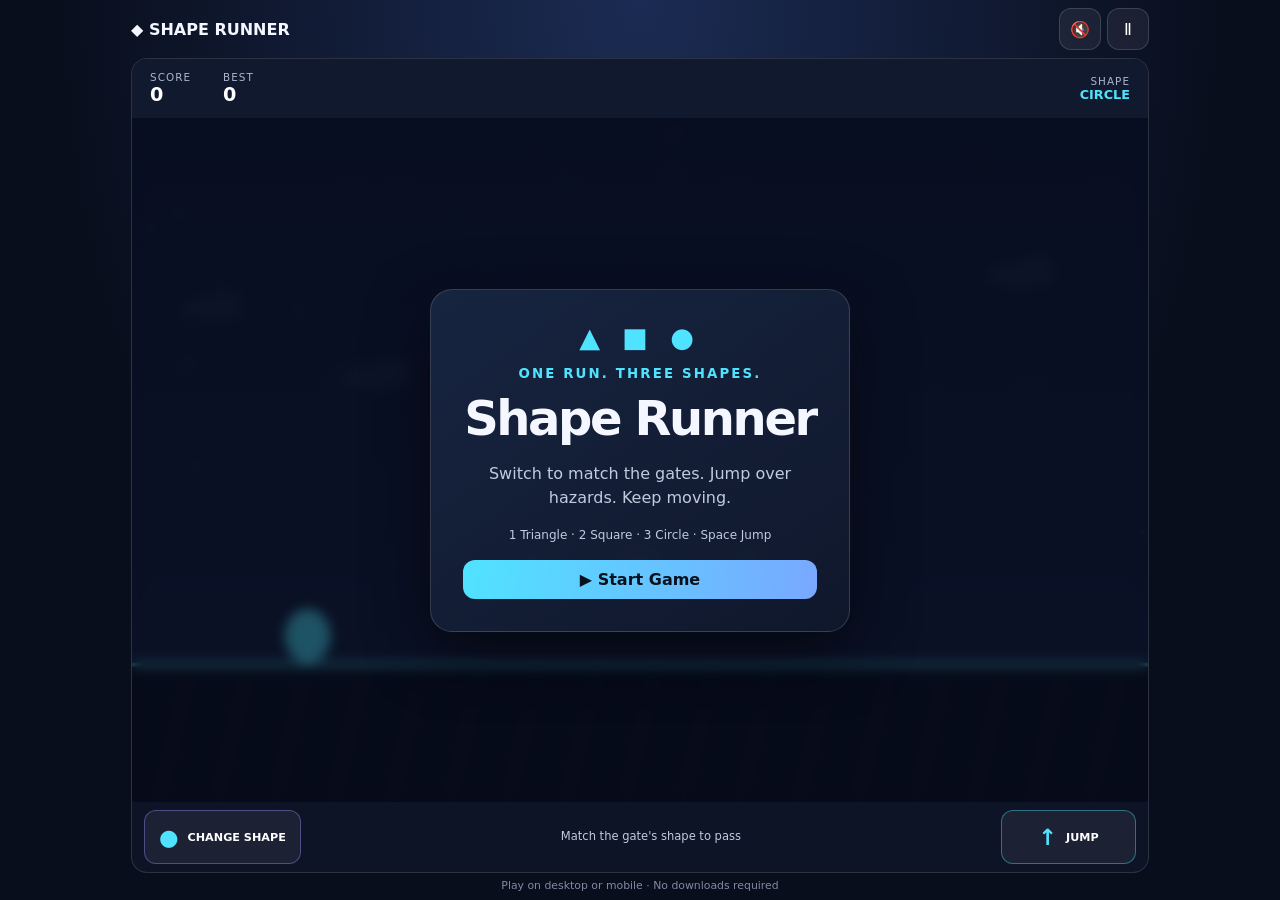
==== commit e88db56d: "change the theme" ====
--- a/index.html
+++ b/index.html
@@ -1,65 +1,57 @@
-<!DOCTYPE html>
+<!doctype html>
 <html lang="en">
-  <head>
-    <meta charset="UTF-8" />
-    <meta name="viewport" content="width=device-width, initial-scale=1.0, viewport-fit=cover" />
-    <meta name="theme-color" content="#0f172a" />
-    <meta name="apple-mobile-web-app-capable" content="yes" />
-    <meta name="apple-mobile-web-app-status-bar-style" content="black-translucent" />
+
+<head>
+    <meta charset="utf-8">
+    <meta name="viewport" content="width=device-width,initial-scale=1,viewport-fit=cover">
     <title>Shape Runner</title>
-    <link rel="stylesheet" href="style.css" />
-    <link rel="manifest" href="../../manifest.json" />
-  </head>
-  <body>
-    <div id="rotateOverlay" class="rotate-overlay" role="dialog" aria-live="polite" aria-hidden="true">
-      <div class="rotate-card">
-        <div class="rotate-icon" aria-hidden="true">📱</div>
-        <h2>Rotate Your Device</h2>
-        <p>This game is best played in Landscape Mode.<br />Please rotate your phone.</p>
-      </div>
-    </div>
+    <link rel="stylesheet" href="style.css">
+</head>
 
-    <div class="game-shell">
-      <canvas id="gameCanvas"></canvas>
+<body>
+    <main class="app">
+        <header><strong>◆ SHAPE RUNNER</strong>
+            <div><button id="soundBtn">🔇</button><button id="pauseBtn">Ⅱ</button></div>
+        </header>
+        <section class="shell">
+            <div class="hud">
+                <div>SCORE<strong id="score">0</strong></div>
+                <div>BEST<strong id="best">0</strong></div>
+                <div class="current">SHAPE<strong id="shapeName">CIRCLE</strong></div>
+            </div>
+            <div class="stage"><canvas id="gameCanvas" width="960" height="540"></canvas>
+                <section class="overlay" id="startOverlay">
+                    <div class="card">
+                        <div class="symbols">▲ ■ ●</div><small>ONE RUN. THREE SHAPES.</small>
+                        <h1>Shape Runner</h1>
+                        <p>Switch to match the gates. Jump over hazards. Keep moving.</p>
+                        <p class="help">1 Triangle · 2 Square · 3 Circle · Space Jump</p><button class="primary"
+                            id="startBtn">▶ Start Game</button>
+                    </div>
+                </section>
+                <section class="overlay hidden" id="pauseOverlay">
+                    <div class="card"><small>TAKE A BREATHER</small>
+                        <h2>Paused</h2><button class="primary" id="resumeBtn">▶ Resume</button><button
+                            id="restartPauseBtn">↻ Restart</button><button class="text" id="menuPauseBtn">Main
+                            menu</button>
+                    </div>
+                </section>
+                <section class="overlay hidden" id="overOverlay">
+                    <div class="card"><small>RUN COMPLETE</small>
+                        <h2>Game Over</h2>
+                        <p>Score <strong id="finalScore">0</strong></p>
+                        <p id="resultMessage">Try again!</p><button class="primary" id="againBtn">↻ Play
+                            Again</button><button class="text" id="menuOverBtn">Main menu</button>
+                    </div>
+                </section>
+            </div>
+            <div class="controls"><button id="shapeBtn"> <b id="shapeIcon">●</b><span>CHANGE SHAPE</span></button>
+                <p>Match the gate's shape to pass</p><button id="jumpBtn"><b>↑</b><span>JUMP</span></button>
+            </div>
+        </section>
+        <footer>Play on desktop or mobile · No downloads required</footer>
+    </main>
+    <script src="script.js"></script>
+</body>
 
-      <div class="hud">
-        <div class="hud-item">Score: <span id="scoreValue">0</span></div>
-        <div class="hud-item">Best: <span id="bestValue">0</span></div>
-      </div>
-
-      <button id="pauseButton" class="control-button pause-button" aria-label="Pause game">⏸</button>
-      <button id="exitButton" class="control-button exit-button" aria-label="Exit game">✕ Exit</button>
-
-      <div class="touch-controls" aria-label="Touch controls">
-        <button id="shapeButton" class="touch-button shape-button" aria-label="Change shape">
-          <span id="shapeIcon" class="shape-icon">■</span>
-          <span class="shape-label">Shape</span>
-        </button>
-        <button id="jumpButton" class="touch-button jump-button" aria-label="Jump">⬆</button>
-      </div>
-
-      <div id="overlay" class="overlay active">
-        <div class="panel">
-          <div class="logo-badge">◆</div>
-          <h1 id="overlayTitle">Shape Runner</h1>
-          <p id="overlayMessage">Match the gate, switch shapes, and keep running.</p>
-          <div class="overlay-actions">
-            <button id="primaryActionButton" class="primary-action">▶ Start Game</button>
-            <button id="installButton" class="ghost-action">📱 Install App</button>
-            <button id="settingsButton" class="ghost-action">⚙ Settings</button>
-            <button id="leaderboardButton" class="ghost-action">🏆 Leaderboard</button>
-            <button id="exitOverlayButton" class="ghost-action">↩ Exit</button>
-            <button id="secondaryActionButton" class="secondary-button" style="display: none">Restart</button>
-            <button id="tertiaryActionButton" class="secondary-button" style="display: none">Main Menu</button>
-          </div>
-          <div class="meta-row">
-            <div class="meta-pill">Best: <span id="menuBestScore">0</span></div>
-            <div class="meta-pill">v1.0.0</div>
-          </div>
-        </div>
-      </div>
-    </div>
-
-    <script src="script.js"></script>
-  </body>
-</html>
+</html>
--- a/style.css
+++ b/style.css
@@ -1,305 +1,391 @@
+* {
+    box-sizing: border-box
+}
+
 :root {
-  color-scheme: dark;
-  font-family: "Segoe UI", Tahoma, Geneva, Verdana, sans-serif;
-}
-
-* {
-  box-sizing: border-box;
+    color-scheme: dark;
+    --cyan: #50e3ff;
+    --purple: #9b8cff;
+    --pink: #ff6fcf
 }
 
 body {
-  margin: 0;
-  min-height: 100svh;
-  display: grid;
-  place-items: center;
-  background: linear-gradient(120deg, #0f172a 0%, #1d4ed8 35%, #0ea5e9 70%, #22d3ee 100%);
-  color: #f8fafc;
-  padding: env(safe-area-inset-top) env(safe-area-inset-right) env(safe-area-inset-bottom) env(safe-area-inset-left);
+    margin: 0;
+    min-height: 100vh;
+    background: radial-gradient(ellipse at top, #1b2b53, #090e1c 65%);
+    color: #f4f7ff;
+    font-family: system-ui, Segoe UI, sans-serif
+}
+
+.app {
+  width: min(1050px, 100%);
+  height: 100dvh;
+  margin: 0 auto;
+  padding: 8px 16px;
+  display: flex;
+  flex-direction: column;
   overflow: hidden;
 }
 
-body::before,
-body::after {
-  content: "";
-  position: fixed;
-  inset: -20%;
-  pointer-events: none;
-  z-index: 0;
-  background: radial-gradient(circle at 20% 20%, rgba(255,255,255,0.18), transparent 28%),
-    radial-gradient(circle at 80% 15%, rgba(250,204,21,0.16), transparent 24%),
-    radial-gradient(circle at 60% 80%, rgba(34,211,238,0.2), transparent 26%);
-  animation: drift 16s ease-in-out infinite alternate;
-}
-
-body::after {
-  animation-duration: 22s;
-  transform: scale(1.05);
-}
-
-.game-shell {
+header {
+  display: flex;
+  flex-shrink: 0;
+  justify-content: space-between;
+  align-items: center;
+  margin-bottom: 8px;
+  min-height: 38px;
+}
+
+button {
+    font: inherit;
+    cursor: pointer;
+    touch-action: manipulation;
+    border: 1px solid #ffffff25;
+    border-radius: 12px;
+    padding: 10px 14px;
+    color: #fff;
+    background: #ffffff10
+}
+
+header button {
+    width: 42px;
+    height: 42px;
+    padding: 0;
+    margin-left: 6px
+}
+
+.shell {
+  flex: 1;
+  min-height: 0;
+  display: flex;
+  flex-direction: column;
+  border: 1px solid #ffffff20;
+  border-radius: 16px;
+  overflow: hidden;
+  background: #0d1426;
+}
+
+.hud {
+    display: flex;
+    gap: 32px;
+    align-items: center;
+    padding: 12px 18px;
+    background: #10192d
+}
+
+.hud div {
+    display: flex;
+    flex-direction: column;
+    font-size: .65rem;
+    letter-spacing: .1em;
+    color: #aab6d0
+}
+
+.hud strong {
+    font-size: 1.2rem;
+    color: white;
+    letter-spacing: 0
+}
+
+.hud .current {
+    margin-left: auto;
+    align-items: flex-end
+}
+
+.hud .current strong {
+    color: var(--cyan);
+    font-size: .8rem
+}
+
+.stage {
   position: relative;
-  width: min(100vw - 1.25rem, calc(100svh - 1.25rem) * 16 / 9);
-  height: min(100svh - 1.25rem, calc(100vw - 1.25rem) * 9 / 16);
-  max-width: min(1100px, 100vw);
-  max-height: calc(100vh - 1.25rem);
-  aspect-ratio: 16 / 9;
-  border-radius: 28px;
+  width: 100%;
+  flex: 1;
+  min-height: 0;
+  aspect-ratio: auto;
   overflow: hidden;
-  box-shadow: 0 32px 80px rgba(2, 8, 23, 0.42);
-  border: 1px solid rgba(255, 255, 255, 0.2);
-  display: flex;
-  align-items: center;
-  justify-content: center;
-  background: linear-gradient(180deg, rgba(9,15,33,0.96), rgba(15,23,42,0.94));
-  z-index: 1;
 }
 
 canvas {
   display: block;
   width: 100%;
   height: 100%;
-  max-width: 100%;
-  max-height: 100%;
-  background: linear-gradient(180deg, #8bd3ff, #f9fbff 75%);
-}
-
-.hud {
-  position: absolute;
-  top: max(12px, env(safe-area-inset-top));
-  left: max(12px, env(safe-area-inset-left));
+}
+
+.overlay {
+    position: absolute;
+    inset: 0;
+    display: flex;
+    align-items: center;
+    justify-content: center;
+    padding: 12px;
+    background: #050915a8;
+    backdrop-filter: blur(6px)
+}
+
+.hidden {
+    display: none !important
+}
+
+.card {
+    width: min(420px, 100%);
+    padding: clamp(18px, 4vw, 32px);
+    text-align: center;
+    border: 1px solid #ffffff25;
+    border-radius: 22px;
+    background: linear-gradient(145deg, #182642f5, #10182cf5);
+    box-shadow: 0 20px 60px #0008
+}
+
+.symbols {
+    font-size: 1.7rem;
+    letter-spacing: .25em;
+    color: var(--cyan);
+    margin-bottom: 10px
+}
+
+small {
+    color: var(--cyan);
+    font-weight: 900;
+    letter-spacing: .16em
+}
+
+h1 {
+    font-size: clamp(2rem, 5vw, 3rem);
+    letter-spacing: -.05em;
+    margin: 8px 0
+}
+
+h2 {
+    font-size: 2rem;
+    margin: 8px 0
+}
+
+p {
+    color: #c0cbe0;
+    line-height: 1.5
+}
+
+.help {
+    font-size: .75rem;
+    margin: 16px 0
+}
+
+.card button {
+    display: block;
+    width: 100%;
+    margin-top: 9px;
+    font-weight: 800
+}
+
+.primary {
+    background: linear-gradient(100deg, var(--cyan), #79a8ff);
+    color: #08111e;
+    border: 0
+}
+
+.text {
+    background: transparent;
+    border: 0;
+    color: #aab6d0
+}
+
+.controls {
+  flex-shrink: 0;
   display: flex;
-  flex-wrap: wrap;
+  align-items: center;
+  justify-content: space-between;
   gap: 10px;
-  z-index: 5;
-}
-
-.hud-item {
-  padding: 10px 14px;
-  border-radius: 999px;
-  background: rgba(15, 23, 42, 0.72);
-  backdrop-filter: blur(10px);
-  font-weight: 700;
-  box-shadow: 0 10px 24px rgba(2, 6, 23, 0.22);
-  border: 1px solid rgba(255,255,255,0.16);
-}
-
-.overlay {
-  position: absolute;
-  inset: 0;
-  display: grid;
-  place-items: center;
-  padding: 24px;
-  background: rgba(2, 6, 23, 0.55);
-  backdrop-filter: blur(8px);
-  opacity: 0;
-  pointer-events: none;
-  transition: opacity 0.28s ease;
-  z-index: 20;
-}
-
-.overlay.active {
-  opacity: 1;
-  pointer-events: auto;
-}
-
-.panel {
-  width: clamp(280px, 92vw, 500px);
-  max-width: 100%;
+  padding: 8px 12px;
+}
+
+.controls button {
+    min-width: 135px;
+    min-height: 54px;
+    display: flex;
+    align-items: center;
+    justify-content: center;
+    gap: 9px;
+    font-size: .7rem;
+    font-weight: 900
+}
+
+.controls b {
+    font-size: 1.4rem;
+    color: var(--cyan)
+}
+
+.controls p {
+    font-size: .72rem;
+    text-align: center
+}
+
+.controls #shapeBtn {
+    border-color: #9b8cff66
+}
+
+.controls #jumpBtn {
+    border-color: #50e3ff66
+}
+
+footer {
+  flex-shrink: 0;
   text-align: center;
-  padding: clamp(1.25rem, 3vw, 1.8rem);
-  border-radius: 28px;
-  background: rgba(15, 23, 42, 0.78);
-  backdrop-filter: blur(18px);
-  box-shadow: 0 24px 60px rgba(2, 8, 23, 0.36);
-  border: 1px solid rgba(255,255,255,0.16);
-  animation: floatCard 5s ease-in-out infinite;
-}
-
-.logo-badge {
-  width: 64px;
-  height: 64px;
-  border-radius: 20px;
-  display: grid;
-  place-items: center;
-  margin: 0 auto 12px;
-  font-size: 1.7rem;
-  background: linear-gradient(135deg, #38bdf8, #2563eb);
-  box-shadow: 0 16px 28px rgba(37,99,235,0.3);
-}
-
-.panel h1 {
-  margin: 0 0 8px;
-  font-size: clamp(2rem, 3vw, 2.6rem);
-  letter-spacing: 0.02em;
-}
-
-.panel p {
-  margin: 0 0 16px;
-  color: #cbd5e1;
-  line-height: 1.5;
-}
-
-.overlay-actions {
-  display: flex;
-  flex-wrap: wrap;
-  justify-content: center;
-  gap: 10px;
-}
-
-.primary-action,
-.ghost-action,
-.secondary-button,
-.control-button,
-.touch-button {
-  border: none;
-  border-radius: 999px;
-  cursor: pointer;
-  font-weight: 700;
-  color: white;
-  background: linear-gradient(135deg, #38bdf8, #2563eb);
-  box-shadow: 0 10px 24px rgba(37, 99, 235, 0.22);
-  transition: transform 0.2s ease, box-shadow 0.2s ease, background 0.2s ease;
-}
-
-.primary-action:hover,
-.ghost-action:hover,
-.secondary-button:hover,
-.control-button:hover,
-.touch-button:hover {
-  transform: translateY(-2px);
-  box-shadow: 0 14px 28px rgba(37,99,235,0.26);
-}
-
-.primary-action:active,
-.ghost-action:active,
-.secondary-button:active,
-.control-button:active,
-.touch-button:active,
-.primary-action.pressed,
-.ghost-action.pressed,
-.secondary-button.pressed,
-.control-button.pressed,
-.touch-button.pressed {
-  transform: scale(0.97);
-}
-
-.ghost-action,
-.secondary-button {
-  background: rgba(255,255,255,0.14);
-  box-shadow: none;
-  border: 1px solid rgba(255,255,255,0.16);
-}
-
-.meta-row {
-  display: flex;
-  justify-content: center;
-  gap: 10px;
-  flex-wrap: wrap;
-  margin-top: 16px;
-}
-
-.meta-pill {
-  padding: 8px 12px;
-  border-radius: 999px;
-  background: rgba(255,255,255,0.08);
-  color: #f8fafc;
-  font-size: 0.95rem;
-}
-
-.rotate-overlay {
-  position: fixed;
-  inset: 0;
-  z-index: 99999;
-  display: flex;
-  justify-content: center;
-  align-items: center;
-  flex-direction: column;
-  background: rgba(0, 0, 0, 0.85);
-  backdrop-filter: blur(8px);
-  opacity: 0;
-  pointer-events: none;
-  transition: opacity 0.28s ease;
-  padding: 24px;
-  box-sizing: border-box;
-  overflow: hidden;
-}
-
-.rotate-overlay.active {
-  opacity: 1;
-  pointer-events: auto;
-}
-
-.rotate-card {
-  padding: 24px;
-  border-radius: 24px;
-  background: rgba(15, 23, 42, 0.92);
-  box-shadow: 0 20px 50px rgba(2, 8, 23, 0.42);
-  text-align: center;
-}
-
-.touch-controls {
-  position: absolute;
-  bottom: max(14px, env(safe-area-inset-bottom));
-  left: 16px;
-  right: 16px;
-  display: flex;
-  justify-content: space-between;
-  gap: 12px;
-  z-index: 6;
-  pointer-events: none;
-}
-
-.touch-button,
-.control-button {
-  pointer-events: auto;
-  padding: 12px 16px;
-  min-width: 108px;
-  display: inline-flex;
-  align-items: center;
-  justify-content: center;
-  gap: 6px;
-}
-
-.pause-button {
-  position: absolute;
-  top: max(14px, env(safe-area-inset-top));
-  right: 14px;
-  z-index: 6;
-  width: 46px;
-  height: 46px;
-  padding: 0;
-  border-radius: 50%;
-}
-
-.exit-button {
-  position: absolute;
-  top: max(14px, env(safe-area-inset-top));
-  right: 72px;
-  z-index: 6;
-  min-width: 86px;
-  padding: 0 14px;
-  height: 46px;
-  border-radius: 999px;
-  background: rgba(255, 255, 255, 0.12);
-  border: 1px solid rgba(255, 255, 255, 0.2);
-}
-
-@keyframes drift {
-  from { transform: translate3d(-6%, -4%, 0) scale(1.02); }
-  to { transform: translate3d(6%, 4%, 0) scale(1.08); }
-}
-
-@keyframes floatCard {
-  0%, 100% { transform: translateY(0); }
-  50% { transform: translateY(-4px); }
-}
-
-@media (max-width: 767px) {
-  .panel {
-    padding: 1.1rem;
-  }
-
-  .touch-controls {
-    bottom: 12px;
-  }
-}
+  color: #7f8ba5;
+  font-size: 0.68rem;
+  padding: 6px 0 0;
+}
+
+@media(max-width:600px) {
+    .app {
+        padding: 8px
+    }
+
+    .shell {
+        border-radius: 14px
+    }
+
+    .hud {
+        padding: 9px 12px;
+        gap: 20px
+    }
+
+    .stage {
+        min-height: 190px
+    }
+
+    .card {
+        padding: 16px;
+        border-radius: 16px
+    }
+
+    .card p {
+        font-size: .8rem;
+        margin: 8px 0
+    }
+
+    .help {
+        font-size: .65rem
+    }
+
+    .controls {
+        padding: 8px;
+        gap: 6px
+    }
+
+    .controls button {
+        min-width: 0;
+        flex: 1;
+        flex-direction: column;
+        gap: 2px;
+        padding: 8px;
+        font-size: .58rem
+    }
+
+    .controls p {
+        display: none
+    }
+}
+
+@media(max-height:500px) and (orientation:landscape) {
+    .app {
+        padding: 3px 8px
+    }
+
+    .stage {
+        min-height: 0
+    }
+
+    .hud {
+        padding: 4px 12px
+    }
+
+    .controls {
+        padding: 4px
+    }
+
+    .controls button {
+        min-height: 35px;
+        flex-direction: row
+    }
+
+    .controls p,
+    footer {
+        display: none
+    }
+
+    .card {
+        padding: 10px
+    }
+
+    .symbols,
+    .help {
+        margin: 4px
+    }
+}
+
+@media (max-width: 600px) {
+  .app {
+    padding: 6px;
+  }
+
+  .shell {
+    border-radius: 12px;
+  }
+
+  .hud {
+    flex-shrink: 0;
+    padding: 8px 10px;
+    gap: 18px;
+  }
+
+  .stage {
+    min-height: 0;
+  }
+
+  .controls {
+    padding: 6px;
+    gap: 6px;
+  }
+
+  .controls button {
+    min-width: 0;
+    min-height: 44px;
+    flex: 1;
+  }
+
+  .controls p {
+    display: none;
+  }
+
+  footer {
+    font-size: 10px;
+  }
+}
+
+@media (max-height: 500px) and (orientation: landscape) {
+  .app {
+    padding: 3px 8px;
+  }
+
+  header {
+    margin-bottom: 3px;
+    min-height: 30px;
+  }
+
+  .hud {
+    padding: 4px 10px;
+  }
+
+  .controls {
+    padding: 3px 8px;
+  }
+
+  .controls button {
+    min-height: 34px;
+  }
+
+  footer {
+    display: none;
+  }
+}
